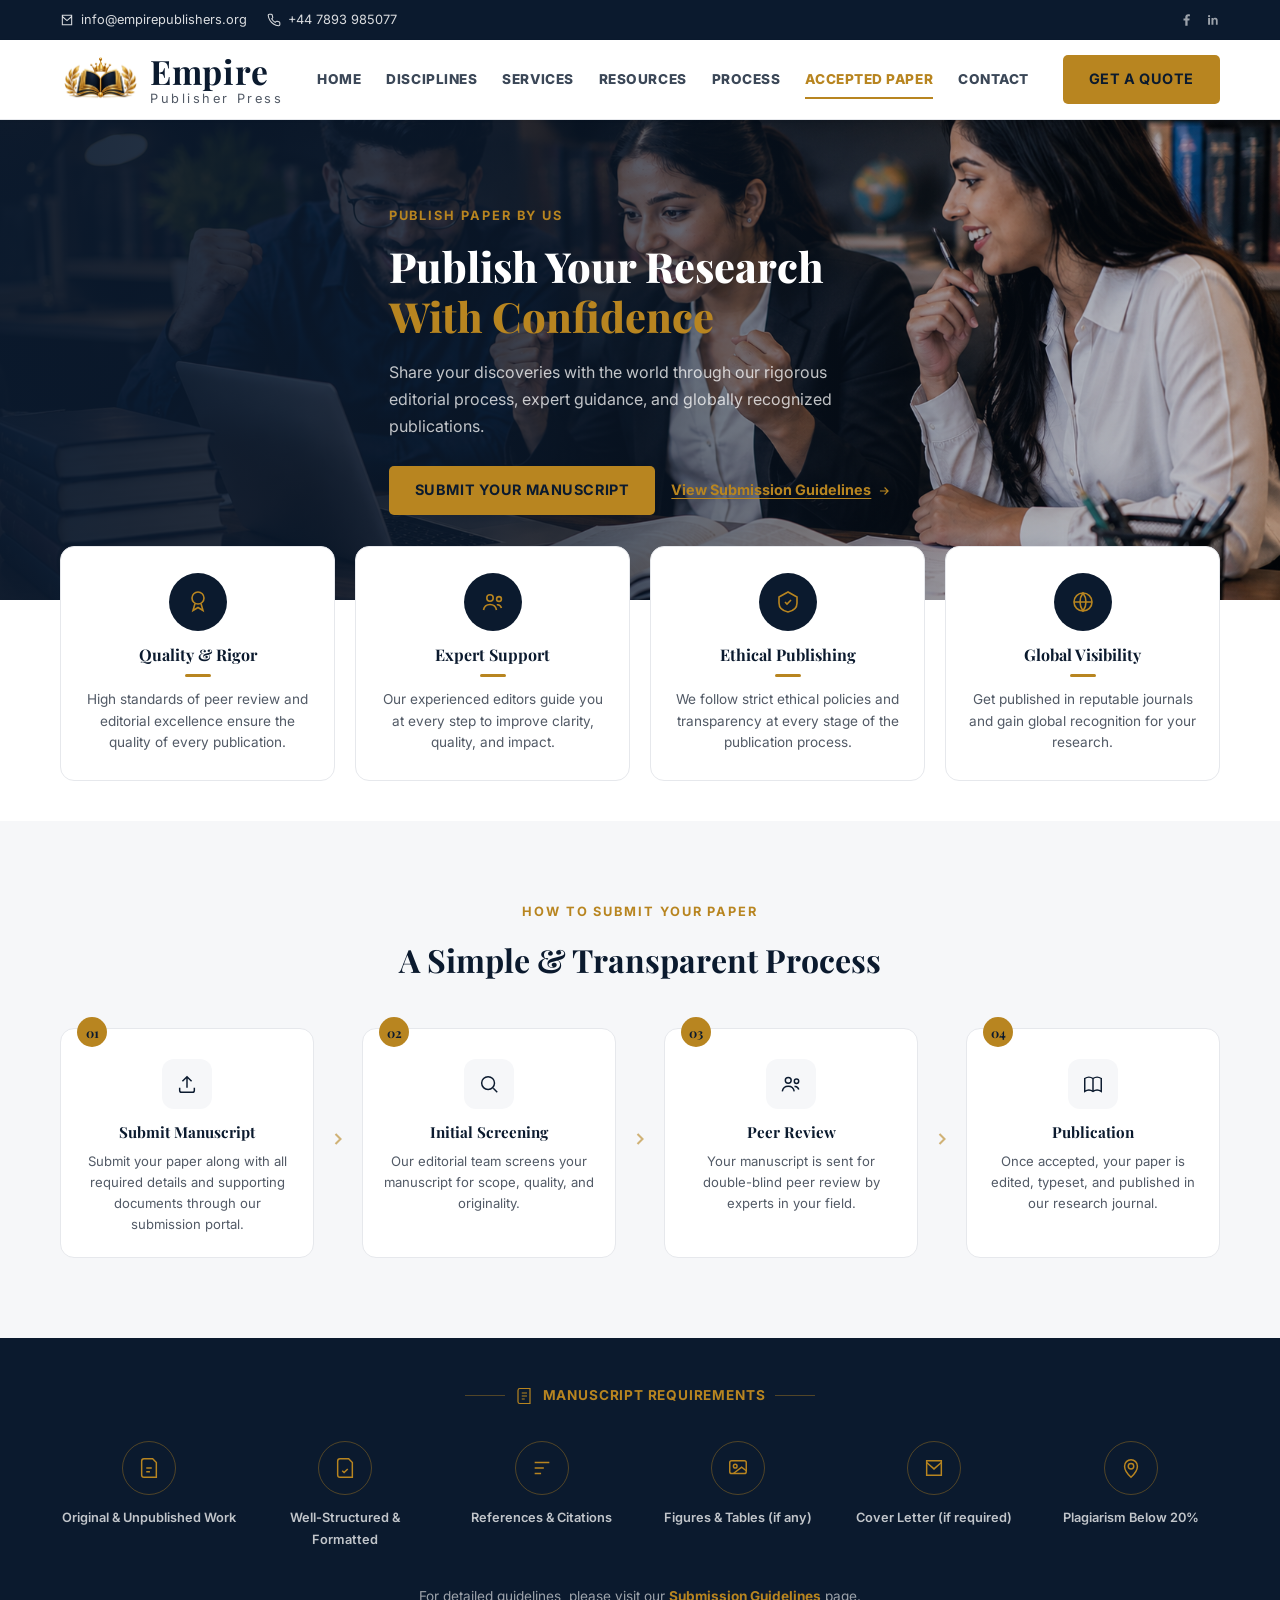
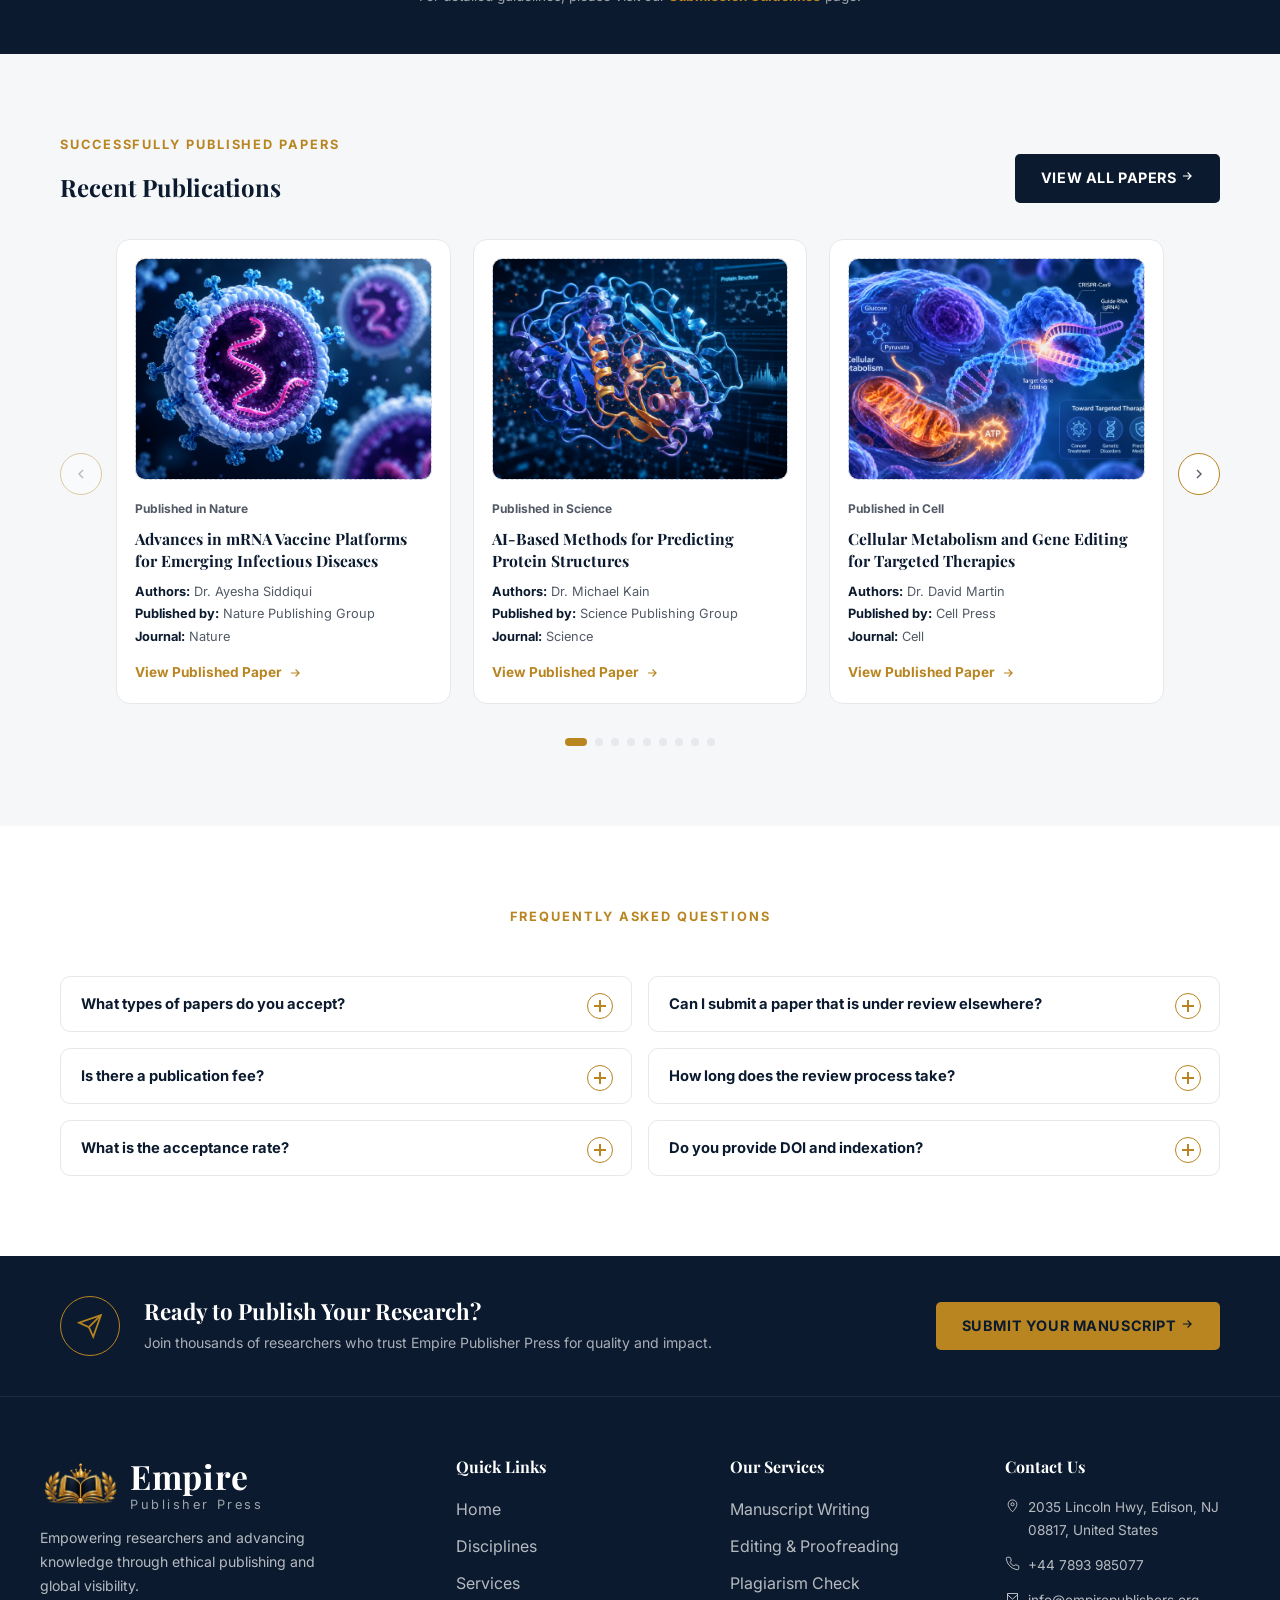
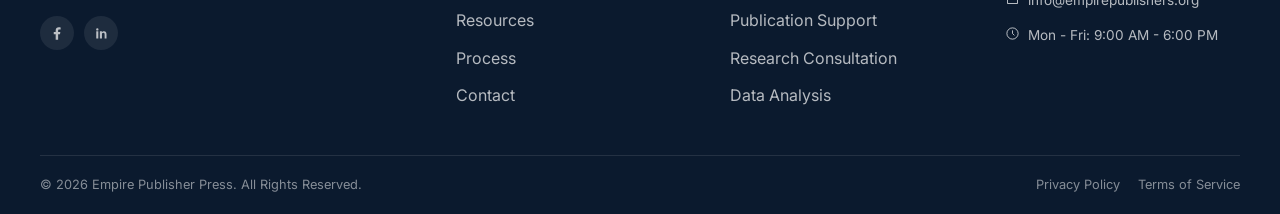
==== accepted-paper.html @ 498b5702 "first commit" ====
<!DOCTYPE html>
<html lang="en">
<head>
<meta charset="UTF-8">
<meta name="viewport" content="width=device-width, initial-scale=1.0">
<title>Accepted Papers — Empire Publisher Press</title>
<link rel="shortcut icon" href="./images/logo .png" type="image/x-icon">
<meta name="description" content="See recent papers published through Empire Publisher Press, our submission process, manuscript requirements, and answers to common questions.">
<link rel="preconnect" href="https://fonts.googleapis.com">
<link href="https://fonts.googleapis.com/css2?family=Playfair+Display:wght@600;700;800&family=Inter:wght@400;500;600;700&display=swap" rel="stylesheet">
<link rel="stylesheet" href="style.css">
</head>
<body>

<!-- ============ TOP BAR ============ -->
<div class="top-bar">
  <div class="top-bar__inner">
    <div class="top-bar__left">
      <a href="mailto:info@empirepublisherpress.com">
        <svg class="icon" viewBox="0 0 24 24" fill="none" stroke="currentColor" stroke-width="1.8"><path d="M4 4h16v16H4z"/><path d="m4 6 8 7 8-7"/></svg>
        info@empirepublishers.org
      </a>
      <a href="tel:+11234567890">
        <svg class="icon" viewBox="0 0 24 24" fill="none" stroke="currentColor" stroke-width="1.8"><path d="M22 16.9v3a2 2 0 0 1-2.2 2 19.8 19.8 0 0 1-8.6-3.1 19.5 19.5 0 0 1-6-6A19.8 19.8 0 0 1 2.1 4.2 2 2 0 0 1 4 2h3a2 2 0 0 1 2 1.7c.1 1 .3 2 .7 2.9a2 2 0 0 1-.4 2.1L8 10a16 16 0 0 0 6 6l1.3-1.3a2 2 0 0 1 2.1-.4c.9.4 1.9.6 2.9.7a2 2 0 0 1 1.7 2Z"/></svg>
        +44 7893 985077
      </a>
    </div>
    <div class="top-bar__right">
      <span class="top-bar__hours">

      <div class="top-bar__social">
        <a href="https://www.facebook.com/profile.php?id=61593679228188" aria-label="Facebook" target="_blank" rel="noopener"><svg class="icon" viewBox="0 0 24 24" fill="currentColor">
          <path d="M13 22v-9h3l.5-3.5H13V7.4c0-1 .3-1.7 1.8-1.7H17V2.4C16.6 2.3 15.4 2 14 2c-2.9 0-4.9 1.8-4.9 5v2.5H6V13h3.1v9H13Z"/></svg></a>
        <a href="https://www.linkedin.com/in/elesa-peterson-1802a2430?utm_source=share_via&utm_content=profile&utm_medium=member_android" aria-label="LinkedIn" target="_blank" rel="noopener">
          <svg class="icon" viewBox="0 0 24 24" fill="currentColor">
            <path d="M6.9 8.4H3.6V20H6.9V8.4ZM5.3 3.5A1.9 1.9 0 1 0 5.3 7.3 1.9 1.9 0 0 0 5.3 3.5ZM20.4 20H17V14c0-1.4 0-3.2-2-3.2s-2.3 1.5-2.3 3.1V20H9.4V8.4h3.2v1.6h.1c.4-.8 1.6-1.7 3.2-1.7 3.5 0 4.1 2.3 4.1 5.2V20Z"/></svg></a>
      </div>
    </div>
  </div>
</div>

<!-- ============ HEADER (same markup on every page) ============ -->
<header class="site-header" id="siteHeader">
  <div class="site-header__inner">
    <a href="index.html" class="logo">
      <img src="images/logo .png" alt="Empire Publisher Press logo" class="logo__mark" onerror="this.style.opacity='0'">
      <span class="logo__text"><strong>Empire</strong><span>Publisher Press</span></span>
    </a>

    <nav id="mainNav" class="main-nav">
      <ul class="main-nav__list">
        <li><a href="index.html">Home</a></li>
        <li><a href="disciplines.html">Disciplines </a></li>
        <li><a href="service.html">Services</a></li>
        <li><a href="resource.html">Resources </a></li>
        <li><a href="process.html">Process</a></li>
        <li><a href="accepted-paper.html" class="is-active">Accepted Paper</a></li>
        <li><a href="contact.html">Contact</a></li>
      </ul>
    </nav>

    <a href="submission.html" class="btn btn--gold header-cta">Get A Quote</a>

    <button id="navToggle" class="nav-toggle" aria-label="Toggle menu">
      <span></span><span></span><span></span>
    </button>
  </div>
</header>

<!-- ============ HERO ============ -->
<section class="page-hero">
  <img class="page-hero__bg" src="images/accepted-hero.png" alt="" onerror="this.style.opacity='0'">
  <div class="page-hero__overlay"></div>
  <div class="container page-hero__inner">
    <span class="eyebrow eyebrow--left">Publish Paper By Us</span>
    <h1>Publish Your Research<br><span>With Confidence</span></h1>
    <p>Share your discoveries with the world through our rigorous editorial process, expert guidance, and globally recognized publications.</p>
    <div class="hero-slide__actions" style="justify-content:flex-start;margin-top:26px;">
      <a href="submission.html" class="btn btn--gold">Submit Your Manuscript</a>
      <a href="resource.html" class="btn-text-link">View Submission Guidelines
        <svg viewBox="0 0 24 24" fill="none" stroke="currentColor" stroke-width="2"><path d="M5 12h14M13 6l6 6-6 6"/></svg>
      </a>
    </div>
  </div>
</section>

<!-- ============ FEATURE STRIP (overlapping hero) ============ -->
<section class="container feature-strip">
  <div class="feature-strip__item">
    <span class="feature-strip__icon">
      <svg viewBox="0 0 24 24" fill="none" stroke="currentColor" stroke-width="1.6"><circle cx="12" cy="8" r="6"/><path d="m9 13.5-2 7 5-3 5 3-2-7"/></svg>
    </span>
    <h3>Quality &amp; Rigor</h3>
    <span class="process-step__dot"></span>
    <p>High standards of peer review and editorial excellence ensure the quality of every publication.</p>
  </div>
  <div class="feature-strip__item">
    <span class="feature-strip__icon">
      <svg viewBox="0 0 24 24" fill="none" stroke="currentColor" stroke-width="1.6"><circle cx="9" cy="8" r="3.2"/><path d="M2.5 20c.6-3.4 3.2-5.5 6.5-5.5s5.9 2.1 6.5 5.5"/><circle cx="18" cy="9" r="2.4"/><path d="M15.8 14.8c2-.4 3.9.9 4.7 3.3"/></svg>
    </span>
    <h3>Expert Support</h3>
    <span class="process-step__dot"></span>
    <p>Our experienced editors guide you at every step to improve clarity, quality, and impact.</p>
  </div>
  <div class="feature-strip__item">
    <span class="feature-strip__icon">
      <svg viewBox="0 0 24 24" fill="none" stroke="currentColor" stroke-width="1.6"><path d="M12 2 3 7v6c0 5 4 8 9 9 5-1 9-4 9-9V7l-9-5Z"/><path d="m9 12 2 2 4-4"/></svg>
    </span>
    <h3>Ethical Publishing</h3>
    <span class="process-step__dot"></span>
    <p>We follow strict ethical policies and transparency at every stage of the publication process.</p>
  </div>
  <div class="feature-strip__item">
    <span class="feature-strip__icon">
      <svg viewBox="0 0 24 24" fill="none" stroke="currentColor" stroke-width="1.6"><circle cx="12" cy="12" r="9"/><path d="M3 12h18M12 3a15 15 0 0 1 0 18 15 15 0 0 1 0-18Z"/></svg>
    </span>
    <h3>Global Visibility</h3>
    <span class="process-step__dot"></span>
    <p>Get published in reputable journals and gain global recognition for your research.</p>
  </div>
</section>

<!-- ============ MINI PROCESS STEPS ============ -->
<section class="section section--alt">
  <div class="container">
    <div class="section-heading">
      <span class="eyebrow" style="justify-content:center;font-size:0.8rem;">How To Submit Your Paper</span>
      <h2>A Simple &amp; Transparent Process</h2>
    </div>

    <div class="mini-steps">
      <div class="mini-step">
        <span class="mini-step__num">01</span>
        <span class="mini-step__icon">
          <svg viewBox="0 0 24 24" fill="none" stroke="currentColor" stroke-width="1.6"><path d="M12 16V4M7 9l5-5 5 5"/><path d="M4 16v3a2 2 0 0 0 2 2h12a2 2 0 0 0 2-2v-3"/></svg>
        </span>
        <h3>Submit Manuscript</h3>
        <p>Submit your paper along with all required details and supporting documents through our submission portal.</p>
      </div>
      <span class="mini-step__arrow">
        <svg viewBox="0 0 24 24" fill="none" stroke="currentColor" stroke-width="2.5"><path d="M9 6l6 6-6 6"/></svg>
      </span>

      <div class="mini-step">
        <span class="mini-step__num">02</span>
        <span class="mini-step__icon">
          <svg viewBox="0 0 24 24" fill="none" stroke="currentColor" stroke-width="1.6"><circle cx="11" cy="11" r="7"/><path d="m21 21-4.3-4.3"/></svg>
        </span>
        <h3>Initial Screening</h3>
        <p>Our editorial team screens your manuscript for scope, quality, and originality.</p>
      </div>
      <span class="mini-step__arrow">
        <svg viewBox="0 0 24 24" fill="none" stroke="currentColor" stroke-width="2.5"><path d="M9 6l6 6-6 6"/></svg>
      </span>

      <div class="mini-step">
        <span class="mini-step__num">03</span>
        <span class="mini-step__icon">
          <svg viewBox="0 0 24 24" fill="none" stroke="currentColor" stroke-width="1.6"><circle cx="9" cy="8" r="3.2"/><path d="M2.5 20c.6-3.4 3.2-5.5 6.5-5.5s5.9 2.1 6.5 5.5"/><circle cx="18" cy="9" r="2.4"/><path d="M15.8 14.8c2-.4 3.9.9 4.7 3.3"/></svg>
        </span>
        <h3>Peer Review</h3>
        <p>Your manuscript is sent for double-blind peer review by experts in your field.</p>
      </div>
      <span class="mini-step__arrow">
        <svg viewBox="0 0 24 24" fill="none" stroke="currentColor" stroke-width="2.5"><path d="M9 6l6 6-6 6"/></svg>
      </span>

      <div class="mini-step">
        <span class="mini-step__num">04</span>
        <span class="mini-step__icon">
          <svg viewBox="0 0 24 24" fill="none" stroke="currentColor" stroke-width="1.6"><path d="M12 20c-3-2-6-2-9 0V6c3-2 6-2 9 0 3-2 6-2 9 0v14c-3-2-6-2-9 0Z"/><path d="M12 6v14"/></svg>
        </span>
        <h3>Publication</h3>
        <p>Once accepted, your paper is edited, typeset, and published in our research journal.</p>
      </div>
    </div>
  </div>
</section>

<!-- ============ MANUSCRIPT REQUIREMENTS ============ -->
<section class="requirements-band">
  <div class="container">
    <p class="requirements-band__title">
      <svg viewBox="0 0 24 24" fill="none" stroke="currentColor" stroke-width="1.6"><path d="M6.5 2H20v20H6.5A2.5 2.5 0 0 1 4 19.5v-15A2.5 2.5 0 0 1 6.5 2Z"/><path d="M9 8h7M9 12h7M9 16h4"/></svg>
      Manuscript Requirements
    </p>

    <div class="requirements-band__grid">
      <div class="requirements-band__item">
        <span><svg viewBox="0 0 24 24" fill="none" stroke="currentColor" stroke-width="1.6"><path d="M6.5 2H16l4 4v16H6.5A2.5 2.5 0 0 1 4 19.5v-15A2.5 2.5 0 0 1 6.5 2Z"/><path d="M9 12h6M9 16h4"/></svg></span>
        <p>Original &amp; Unpublished Work</p>
      </div>
      <div class="requirements-band__item">
        <span><svg viewBox="0 0 24 24" fill="none" stroke="currentColor" stroke-width="1.6"><path d="M6.5 2H16l4 4v16H6.5A2.5 2.5 0 0 1 4 19.5v-15A2.5 2.5 0 0 1 6.5 2Z"/><path d="m9 15 2 2 4-4"/></svg></span>
        <p>Well-Structured &amp; Formatted</p>
      </div>
      <div class="requirements-band__item">
        <span><svg viewBox="0 0 24 24" fill="none" stroke="currentColor" stroke-width="1.6"><path d="M4 6h16M4 12h10M4 18h7"/></svg></span>
        <p>References &amp; Citations</p>
      </div>
      <div class="requirements-band__item">
        <span><svg viewBox="0 0 24 24" fill="none" stroke="currentColor" stroke-width="1.6"><rect x="3" y="4" width="18" height="14" rx="2"/><circle cx="9" cy="10" r="2"/><path d="m21 15-5-4-9 7"/></svg></span>
        <p>Figures &amp; Tables (if any)</p>
      </div>
      <div class="requirements-band__item">
        <span><svg viewBox="0 0 24 24" fill="none" stroke="currentColor" stroke-width="1.6"><path d="M4 4h16v16H4z"/><path d="m4 6 8 7 8-7"/></svg></span>
        <p>Cover Letter (if required)</p>
      </div>
      <div class="requirements-band__item">
        <span><svg viewBox="0 0 24 24" fill="none" stroke="currentColor" stroke-width="1.6"><circle cx="12" cy="10" r="3"/><path d="M12 22s7-6.4 7-12a7 7 0 1 0-14 0c0 5.6 7 12 7 12Z"/></svg></span>
        <p>Plagiarism Below 20%</p>
      </div>
    </div>

    <p class="requirements-band__footnote">For detailed guidelines, please visit our <a href="resource.html">Submission Guidelines</a> page.</p>
  </div>
</section>

<!-- ============ RECENT PUBLICATIONS (9-card slider) ============ -->
<section class="section section--alt">
  <div class="container">
    <div class="pub-heading">
      <div>
        <span class="eyebrow" style="font-size:0.8rem;">Successfully Published Papers</span>
        <h2>Recent Publications</h2>
      </div>
      <a href="contact.html" class="btn btn--navy">View All Papers <svg viewBox="0 0 24 24" fill="none" stroke="currentColor" stroke-width="2" style="width:14px;height:14px;"><path d="M5 12h14M13 6l6 6-6 6"/></svg></a>
    </div>

    <div class="pub-row">
      <button class="pub-row__arrow pub-row__arrow--left" id="pubPrev" aria-label="Previous publications">
        <svg viewBox="0 0 24 24" fill="none" stroke="currentColor" stroke-width="2"><path d="m15 18-6-6 6-6"/></svg>
      </button>

      <div class="pub-row__viewport">
        <div class="pub-row__track" id="pubTrack">

          <article class="pub-card">
            <div class="pub-card__cover"><img src="images/pub-1.png" alt="" onerror="this.style.opacity='0'"></div>
            <span class="pub-card__tag">Published in Nature</span>
            <h3>Advances in mRNA Vaccine Platforms for Emerging Infectious Diseases</h3>
            <p><strong>Authors:</strong> Dr. Ayesha Siddiqui</p>
            <p><strong>Published by:</strong> Nature Publishing Group</p>
            <p><strong>Journal:</strong> Nature</p>
            <a href="contact.html" class="service-card__link">View Published Paper <svg viewBox="0 0 24 24" fill="none" stroke="currentColor" stroke-width="2"><path d="M5 12h14M13 6l6 6-6 6"/></svg></a>
          </article>

          <article class="pub-card">
            <div class="pub-card__cover"><img src="images/pub-2.png" alt="" onerror="this.style.opacity='0'"></div>
            <span class="pub-card__tag">Published in Science</span>
            <h3>AI-Based Methods for Predicting Protein Structures</h3>
            <p><strong>Authors:</strong> Dr. Michael Kain</p>
            <p><strong>Published by:</strong> Science Publishing Group</p>
            <p><strong>Journal:</strong> Science</p>
            <a href="contact.html" class="service-card__link">View Published Paper <svg viewBox="0 0 24 24" fill="none" stroke="currentColor" stroke-width="2"><path d="M5 12h14M13 6l6 6-6 6"/></svg></a>
          </article>

          <article class="pub-card">
            <div class="pub-card__cover"><img src="images/pub-3.png" alt="" onerror="this.style.opacity='0'"></div>
            <span class="pub-card__tag">Published in Cell</span>
            <h3>Cellular Metabolism and Gene Editing for Targeted Therapies</h3>
            <p><strong>Authors:</strong> Dr. David Martin</p>
            <p><strong>Published by:</strong> Cell Press</p>
            <p><strong>Journal:</strong> Cell</p>
            <a href="contact.html" class="service-card__link">View Published Paper <svg viewBox="0 0 24 24" fill="none" stroke="currentColor" stroke-width="2"><path d="M5 12h14M13 6l6 6-6 6"/></svg></a>
          </article>

          <article class="pub-card">
            <div class="pub-card__cover"><img src="images/pub-4.png" alt="" onerror="this.style.opacity='0'"></div>
            <span class="pub-card__tag">Published in PLOS</span>
            <h3>Machine Learning Approaches to Early Cancer Detection</h3>
            <p><strong>Authors:</strong> Dr. Sara Lopez</p>
            <p><strong>Published by:</strong> PLOS</p>
            <p><strong>Journal:</strong> PLOS ONE</p>
            <a href="contact.html" class="service-card__link">View Published Paper <svg viewBox="0 0 24 24" fill="none" stroke="currentColor" stroke-width="2"><path d="M5 12h14M13 6l6 6-6 6"/></svg></a>
          </article>

          <article class="pub-card">
            <div class="pub-card__cover"><img src="images/pub-5.png" alt="" onerror="this.style.opacity='0'"></div>
            <span class="pub-card__tag">Published in IOP</span>
            <h3>Advances in Renewable Energy Storage Materials</h3>
            <p><strong>Authors:</strong> Dr. Yusuf Demir</p>
            <p><strong>Published by:</strong> IOP Publishing</p>
            <p><strong>Journal:</strong> Journal of Physics: Energy</p>
            <a href="contact.html" class="service-card__link">View Published Paper <svg viewBox="0 0 24 24" fill="none" stroke="currentColor" stroke-width="2"><path d="M5 12h14M13 6l6 6-6 6"/></svg></a>
          </article>

          <article class="pub-card">
            <div class="pub-card__cover"><img src="images/pub-6.png" alt="" onerror="this.style.opacity='0'"></div>
            <span class="pub-card__tag">Published in De Gruyter</span>
            <h3>Comparative Public Policy Frameworks in Emerging Economies</h3>
            <p><strong>Authors:</strong> Dr. Wei Zhang</p>
            <p><strong>Published by:</strong> De Gruyter</p>
            <p><strong>Journal:</strong> Journal of Public Policy</p>
            <a href="contact.html" class="service-card__link">View Published Paper <svg viewBox="0 0 24 24" fill="none" stroke="currentColor" stroke-width="2"><path d="M5 12h14M13 6l6 6-6 6"/></svg></a>
          </article>

          <article class="pub-card">
            <div class="pub-card__cover"><img src="images/pub-7.png" alt="" onerror="this.style.opacity='0'"></div>
            <span class="pub-card__tag">Published in Springer</span>
            <h3>Deep Learning Applications in Climate Modeling</h3>
            <p><strong>Authors:</strong> Dr. Elena Petrova</p>
            <p><strong>Published by:</strong> Springer Nature</p>
            <p><strong>Journal:</strong> Climate Dynamics</p>
            <a href="contact.html" class="service-card__link">View Published Paper <svg viewBox="0 0 24 24" fill="none" stroke="currentColor" stroke-width="2"><path d="M5 12h14M13 6l6 6-6 6"/></svg></a>
          </article>

          <article class="pub-card">
            <div class="pub-card__cover"><img src="images/pub-8.png" alt="" onerror="this.style.opacity='0'"></div>
            <span class="pub-card__tag">Published in Elsevier</span>
            <h3>Sustainable Supply Chain Strategies in Global Manufacturing</h3>
            <p><strong>Authors:</strong> Dr. Omar Farouk</p>
            <p><strong>Published by:</strong> Elsevier</p>
            <p><strong>Journal:</strong> Journal of Cleaner Production</p>
            <a href="contact.html" class="service-card__link">View Published Paper <svg viewBox="0 0 24 24" fill="none" stroke="currentColor" stroke-width="2"><path d="M5 12h14M13 6l6 6-6 6"/></svg></a>
          </article>

          <article class="pub-card">
            <div class="pub-card__cover"><img src="images/pub-9.png" alt="" onerror="this.style.opacity='0'"></div>
            <span class="pub-card__tag">Published in Wiley</span>
            <h3>Neural Mechanisms Underlying Memory Consolidation</h3>
            <p><strong>Authors:</strong> Dr. Grace Chen</p>
            <p><strong>Published by:</strong> Wiley</p>
            <p><strong>Journal:</strong> Journal of Neuroscience Research</p>
            <a href="contact.html" class="service-card__link">View Published Paper <svg viewBox="0 0 24 24" fill="none" stroke="currentColor" stroke-width="2"><path d="M5 12h14M13 6l6 6-6 6"/></svg></a>
          </article>

        </div>
      </div>

      <button class="pub-row__arrow pub-row__arrow--right" id="pubNext" aria-label="Next publications">
        <svg viewBox="0 0 24 24" fill="none" stroke="currentColor" stroke-width="2"><path d="m9 18 6-6-6-6"/></svg>
      </button>
    </div>

    <div class="pub-row__dots" id="pubDots">
      <span class="is-active"></span><span></span><span></span><span></span><span></span><span></span><span></span><span></span><span></span>
    </div>
  </div>
</section>

<!-- ============ FAQ ============ -->
<section class="section">
  <div class="container">
    <div class="section-heading">
      <span class="eyebrow" style="justify-content:center;font-size:0.8rem;">Frequently Asked Questions</span>
    </div>

    <div class="faq-grid">
      <button class="faq-item" type="button">
        <span class="faq-item__q">What types of papers do you accept?</span>
        <span class="faq-item__toggle"></span>
        <span class="faq-item__a">We accept original research articles, review papers, case studies, and short communications across a wide range of academic disciplines.</span>
      </button>

      <button class="faq-item" type="button">
        <span class="faq-item__q">Can I submit a paper that is under review elsewhere?</span>
        <span class="faq-item__toggle"></span>
        <span class="faq-item__a">No — we require that submissions are not under review or previously published elsewhere at the time of submission.</span>
      </button>

      <button class="faq-item" type="button">
        <span class="faq-item__q">Is there a publication fee?</span>
        <span class="faq-item__toggle"></span>
        <span class="faq-item__a">Fees vary by journal and article type. Our team will confirm any applicable fees before you proceed with submission.</span>
      </button>

      <button class="faq-item" type="button">
        <span class="faq-item__q">How long does the review process take?</span>
        <span class="faq-item__toggle"></span>
        <span class="faq-item__a">Initial screening typically takes 5–7 business days, with full peer review completed within 4–6 weeks depending on the field.</span>
      </button>

      <button class="faq-item" type="button">
        <span class="faq-item__q">What is the acceptance rate?</span>
        <span class="faq-item__toggle"></span>
        <span class="faq-item__a">Acceptance rates vary by journal and discipline. Every submission is evaluated on originality, rigor, and relevance to the field.</span>
      </button>

      <button class="faq-item" type="button">
        <span class="faq-item__q">Do you provide DOI and indexation?</span>
        <span class="faq-item__toggle"></span>
        <span class="faq-item__a">Yes, accepted papers receive a DOI and are indexed according to the standards of the publishing journal.</span>
      </button>
    </div>
  </div>
</section>

<!-- ============ CTA BANNER ============ -->
<section class="cta-banner">
  <div class="container cta-banner__inner">
    <span class="cta-banner__icon">
      <svg viewBox="0 0 24 24" fill="none" stroke="currentColor" stroke-width="1.6"><path d="M22 2 11 13"/><path d="M22 2 15 22l-4-9-9-4 20-7Z"/></svg>
    </span>
    <div class="cta-banner__text">
      <h2>Ready to Publish Your Research?</h2>
      <p>Join thousands of researchers who trust Empire Publisher Press for quality and impact.</p>
    </div>
    <a href="submission.html" class="btn btn--gold">Submit Your Manuscript <svg viewBox="0 0 24 24" fill="none" stroke="currentColor" stroke-width="2" style="width:14px;height:14px;"><path d="M5 12h14M13 6l6 6-6 6"/></svg></a>
  </div>
</section>

<!-- ============ FOOTER (same markup on every page) ============ -->
<footer class="site-footer">
  <div class="container footer-grid">
    <div class="footer-brand">
      <a href="index.html" class="logo">
        <img src="./images/logo .png" alt="Empire Publisher Press logo" class="logo__mark" onerror="this.style.opacity='0'">
        <span class="logo__text"><strong style="color:#fff">Empire</strong><span style="color:rgba(255,255,255,0.6)">Publisher Press</span></span>
      </a>
      <p>Empowering researchers and advancing knowledge through ethical publishing and global visibility.</p>
      <div class="footer-social">
        <a href="https://www.facebook.com/profile.php?id=61593679228188" aria-label="Facebook" target="_blank" rel="noopener"><svg viewBox="0 0 24 24" fill="currentColor"><path d="M13 22v-9h3l.5-3.5H13V7.4c0-1 .3-1.7 1.8-1.7H17V2.4C16.6 2.3 15.4 2 14 2c-2.9 0-4.9 1.8-4.9 5v2.5H6V13h3.1v9H13Z"/></svg></a>
      <a href="https://www.linkedin.com/in/elesa-peterson-1802a2430?utm_source=share_via&utm_content=profile&utm_medium=member_android" aria-label="LinkedIn" target="_blank" rel="noopener">
          <svg class="icon" viewBox="0 0 24 24" fill="currentColor">
            <path d="M6.9 8.4H3.6V20H6.9V8.4ZM5.3 3.5A1.9 1.9 0 1 0 5.3 7.3 1.9 1.9 0 0 0 5.3 3.5ZM20.4 20H17V14c0-1.4 0-3.2-2-3.2s-2.3 1.5-2.3 3.1V20H9.4V8.4h3.2v1.6h.1c.4-.8 1.6-1.7 3.2-1.7 3.5 0 4.1 2.3 4.1 5.2V20Z"/></svg></a>
    
      </div>
    </div>

    <div>
      <h5>Quick Links</h5>
      <ul>
        <li><a href="index.html">Home</a></li>
        <li><a href="disciplines.html">Disciplines</a></li>
        <li><a href="service.html">Services</a></li>
        <li><a href="resource.html">Resources</a></li>
        <li><a href="process.html">Process</a></li>
        <li><a href="contact.html">Contact</a></li>
      </ul>
    </div>

    <div>
      <h5>Our Services</h5>
      <ul>
        <li><a href="service.html">Manuscript Writing</a></li>
        <li><a href="service.html">Editing &amp; Proofreading</a></li>
        <li><a href="service.html">Plagiarism Check</a></li>
        <li><a href="service.html">Publication Support</a></li>
        <li><a href="service.html">Research Consultation</a></li>
        <li><a href="service.html">Data Analysis</a></li>
      </ul>
    </div>

    <div>
      <h5>Contact Us</h5>
      <div class="footer-contact-line">
        <svg viewBox="0 0 24 24" fill="none" stroke="currentColor" stroke-width="1.6"><path d="M12 22s7-6.4 7-12a7 7 0 1 0-14 0c0 5.6 7 12 7 12Z"/><circle cx="12" cy="10" r="2.5"/></svg>
                2035 Lincoln Hwy, Edison, NJ 08817, United States

      </div>
      <div class="footer-contact-line">
        <svg viewBox="0 0 24 24" fill="none" stroke="currentColor" stroke-width="1.6"><path d="M22 16.9v3a2 2 0 0 1-2.2 2 19.8 19.8 0 0 1-8.6-3.1 19.5 19.5 0 0 1-6-6A19.8 19.8 0 0 1 2.1 4.2 2 2 0 0 1 4 2h3a2 2 0 0 1 2 1.7c.1 1 .3 2 .7 2.9a2 2 0 0 1-.4 2.1L8 10a16 16 0 0 0 6 6l1.3-1.3a2 2 0 0 1 2.1-.4c.9.4 1.9.6 2.9.7a2 2 0 0 1 1.7 2Z"/></svg>
 +44 7893 985077
           </div>
      <div class="footer-contact-line">
        <svg viewBox="0 0 24 24" fill="none" stroke="currentColor" stroke-width="1.6"><path d="M4 4h16v16H4z"/><path d="m4 6 8 7 8-7"/></svg>
          info@empirepublishers.org  
      </div>
      <div class="footer-contact-line">
        <svg viewBox="0 0 24 24" fill="none" stroke="currentColor" stroke-width="1.6"><circle cx="12" cy="12" r="9"/><path d="M12 7v5l3 3"/></svg>
        Mon - Fri: 9:00 AM - 6:00 PM
      </div>
    </div>
  </div>

  <div class="container footer-bottom">
    <span>© 2026 Empire Publisher Press. All Rights Reserved.</span>
    <span class="footer-bottom__links">
      <a href="#">Privacy Policy</a>
      <a href="#">Terms of Service</a>
    </span>
  </div>
</footer>

<button id="backToTop" class="back-to-top" aria-label="Back to top">
  <svg width="18" height="18" viewBox="0 0 24 24" fill="none" stroke="currentColor" stroke-width="2.5"><path d="M12 19V5M5 12l7-7 7 7"/></svg>
</button>

<script src="js/app.js"></script>
</body>
</html>
---- style.css ----
/* ==========================================================================
   Empire Publisher Press — style.css
   Plain custom CSS (no framework). One file for the whole site.
   ========================================================================== */

:root {
  --navy: #0B1A2E;
  --navy-light: #132A45;
  --gold: #b88520;
  --gold-light: #c4963a;
  --offwhite: #F6F7F9;
  --body-c: #525a66;
  --border-c: #E6E8EC;
  --white: #FFFFFF;
}

* { box-sizing: border-box; margin: 0; padding: 0; }
html { scroll-behavior: smooth; }

body {
  font-family: 'Inter', sans-serif;
  color: var(--body-c);
  line-height: 1.7;
  background: var(--white);
  -webkit-font-smoothing: antialiased;
}

h1, h2, h3, h4, h5 {
  font-family: 'Playfair Display', Georgia, serif;
  color: var(--navy);
  line-height: 1.3;
}

a { text-decoration: none; color: inherit; }
img { max-width: 100%; display: block; }
ul { list-style: none; }
button { font-family: inherit; cursor: pointer; }

.container {
  max-width: 1200px;
  margin: 0 auto;
  padding: 0 20px;
}

.section { padding: 80px 0; }
.section--alt { background: var(--offwhite); }
.section--navy { background: var(--navy); color: rgba(255,255,255,0.75); }

.eyebrow {
  display: flex;
  align-items: center;
  justify-content: center;
  gap: 12px;
  color: var(--gold);
  font-size: 1.8rem;
  font-weight: 700;
  text-transform: uppercase;
  letter-spacing: 0.15em;
  margin-bottom: 16px;
}
.eyebrow--left { justify-content: flex-start; }
.eyebrow--left::after { display: none; }

.section-heading { text-align: center; max-width: 640px; margin: 0 auto 48px; }
.section-heading h2 { font-size: 2rem; font-weight: 700; margin-bottom: 12px; }
.section-heading p { color: var(--body-c); }

/* --------------------------------------------------------------------------
   TOP BAR
   -------------------------------------------------------------------------- */
.top-bar {
  background: var(--navy);
  color: rgba(255,255,255,0.85);
  font-size: 0.8rem;
}
.top-bar__inner {
  max-width: 1200px;
  margin: 0 auto;
  padding: 9px 20px;
  display: flex;
  flex-wrap: wrap;
  align-items: center;
  justify-content: space-between;
  gap: 12px;
}
.top-bar__left { display: flex; align-items: center; gap: 20px; flex-wrap: wrap; }
.top-bar__right { display: flex; align-items: center; gap: 16px; }
.top-bar a, .top-bar span { display: flex; align-items: center; gap: 7px; color: inherit; }
.top-bar a:hover { color: var(--gold); }
.top-bar__hours { opacity: 0.7; }
.top-bar__social { display: flex; gap: 12px; }
.icon { width: 14px; height: 14px; flex-shrink: 0; }

@media (max-width: 700px) {
  .top-bar__hours { display: none; }
}

/* --------------------------------------------------------------------------
   HEADER / LOGO / NAV
   -------------------------------------------------------------------------- */
.site-header {
  background: var(--white);
  border-bottom: 1px solid var(--border-c);
  box-shadow: 0 1px 3px rgba(0,0,0,0.04);
  position: sticky;
  top: 0;
  z-index: 100;
  transition: box-shadow 0.25s ease;
}
.site-header.is-scrolled { box-shadow: 0 10px 24px rgba(11,26,46,0.12); }
.site-header__inner {
  max-width: 1200px;
  margin: 0 auto;
  padding: 12px 20px;
  display: flex;
  align-items: center;
  justify-content: space-between;
  gap: 24px;
}

.logo {
  display: flex;
  align-items: center;
  gap: 10px;
  white-space: nowrap;
}
.logo__mark {
  width: 80px;
  height:50px;
  object-fit: contain;
  flex-shrink: 0;

}
.logo__text {
   line-height: 1.15;
   }
.logo__text strong { 
  display: block;
   font-family: 'Playfair Display', serif;
    font-weight: 700; 
   font-size: 2.1rem;
    color: var(--navy); 
   letter-spacing: 0.02em;
   }
.logo__text span { 
  display: block; 
  font-size: 0.80rem; 
  letter-spacing: 0.2em;
   color: var(--body-c);
    margin-top: 2px; }

.main-nav__list {
  display: flex;
  align-items: center;
  gap: 25px;
}
.main-nav__list a {
  position: relative;
  font-size: 0.85rem;
  font-weight: 800;
  text-transform: uppercase;
  letter-spacing: 0.04em;
  color: var(--navy);
  opacity: 0.8;
  padding: 6px 0;
  display: flex;
  align-items: center;
  gap: 5px;
}
.main-nav__list a:hover,
.main-nav__list a.is-active { opacity: 1; color: var(--gold); }
.main-nav__list a::after {
  content: "";
  position: absolute;
  left: 0; bottom: -2px;
  width: 0; height: 2px;
  background: var(--gold);
  transition: width 0.2s ease;
}
.main-nav__list a:hover::after ,
.main-nav__list a.is-active::after { width: 100%; }
.main-nav__list svg { width: 11px; height: 11px; }

.btn {
  display: inline-block;
  padding: 12px 26px;
  border-radius: 5px;
  font-size: 0.90rem;
  font-weight: 700;
  text-transform: uppercase;
  letter-spacing: 0.04em;
  border: none;
  transition: background 0.2s ease, transform 0.15s ease, border-color 0.2s ease, color 0.2s ease;
  cursor: pointer;
}
.btn:hover {
   transform: translateY(-2px);
    box-shadow: 0 10px 22px rgba(9, 23, 41, 0.555); 

}
.btn:active { transform: translateY(0); box-shadow: none; }
.btn--gold { background: var(--gold); color: var(--navy); }
.btn--gold:hover { background: var(--white); color: var(--gold); }
.btn--navy { background: var(--navy); color: var(--white); }
.btn--navy:hover { background: var(--gold);  color: var(--navy);}
.btn--outline { background: transparent; border: 1.5px solid rgba(255,255,255,0.5); color: var(--white); }
.btn--outline:hover { background: rgba(255,255,255,0.12); color: var(--gold);
  border-color: var(--gold); box-shadow: 0 10px 22px rgba(0,0,0,0.2); }

.header-cta { display: none; }
.nav-toggle {
  display: none;
  flex-direction: column;
  justify-content: space-between;
  width: 26px;
  height: 20px;
  background: none;
  border: none;
}
.nav-toggle span { display: block; height: 2px; width: 100%; background: var(--navy); border-radius: 2px; transition: transform 0.25s ease, opacity 0.25s ease; }
.nav-toggle.is-open span:nth-child(1) { transform: translateY(9px) rotate(45deg); }
.nav-toggle.is-open span:nth-child(2) { opacity: 0; }
.nav-toggle.is-open span:nth-child(3) { transform: translateY(-9px) rotate(-45deg); }

@media (min-width: 861px) {
  .header-cta { display: inline-block; }
}

@media (max-width: 860px) {
  .nav-toggle { display: flex; }
  .main-nav {
    position: fixed;
    top: 0; right: 0; bottom: 0;
    width: min(78vw, 300px);
    background: var(--white);
    box-shadow: -10px 0 30px rgba(0,0,0,0.12);
    transform: translateX(100%);
    transition: transform 0.28s ease;
    padding: 90px 26px 26px;
    z-index: 90;
  }
  .main-nav.is-open { transform: translateX(0); }
  .main-nav__list { flex-direction: column; align-items: flex-start; gap: 20px; }
  .main-nav__list a { font-size: 1rem; }
  .main-nav__cta { margin-top: 10px; }
}

/* --------------------------------------------------------------------------
   HERO SLIDER
   -------------------------------------------------------------------------- */
.hero {
  position: relative;
  overflow: hidden;
  background: linear-gradient(160deg, var(--navy), var(--navy-light));
}
.hero-slide {
  display: none;
  position: relative;
  min-height: 550px;
  align-items: center;
}
.hero-slide.is-active { display: flex; }
.hero-slide__bg {
  position: absolute;
  inset: 0;
  width: 100%;
  height: 100%;
  object-fit: cover;
  object-position: center;
  z-index: 0;
  transition: opacity 0.2s ease;
}
.hero-slide__overlay {
  position: absolute;
  inset: 0;
  z-index: 1;
  background:
    linear-gradient(180deg, rgba(11, 26, 46, 0.863) 0% , rgba(11, 26, 46, 0.507)10% , rgba(11, 26, 46, 0.212)20%),
    linear-gradient(120deg, rgba(11, 26, 46, 0.301), rgba(11,26,46,0.2));
}
.hero-slide__inner {
  position: relative;
  z-index: 2;
  max-width: 760px;
  margin: 0 auto;
  padding: 90px 20px 70px;
  text-align: center;
}
.hero-slide h1 {
  color: var(--white);
  font-size: 2.6rem;
  font-weight: 700;
  margin-bottom: 18px;
  line-height: 1.25;
}
.hero-slide h1 span {
   color: var(--gold);
   }
.hero-slide p {
  color: rgba(255,255,255,0.85);
  max-width: 520px;
  margin: 0 auto 30px;
  font-size: 1.05rem;
}
.hero-slide__actions { display: flex; justify-content: center; gap: 16px; flex-wrap: wrap; }

.hero-arrow {
  position: absolute;
  top: 50%;
  transform: translateY(-50%);
  width: 40px; height: 40px;
  border-radius: 50%;
  background: rgba(255,255,255,0.14);
  border: 1px solid rgba(255,255,255,0.3);
  color: var(--white);
  display: flex; align-items: center; justify-content: center;
  z-index: 5;
  transition: background 0.2s ease, border-color 0.2s ease, color 0.2s ease;
}
.hero-arrow:hover { background: var(--gold); border-color: var(--gold); color: var(--navy); }
.hero-arrow--left { left: 16px; }
.hero-arrow--right { right: 16px; }

.hero-dots {
  display: flex;
  justify-content: center;
  gap: 8px;
  position: absolute;
  left: 0;
  right: 0;
  bottom: 20px;
  z-index: 5;
}
.hero-dots button { width: 9px; height: 9px; border-radius: 50%; border: none; background: rgba(255,255,255,0.35); padding: 0; cursor: pointer; }
.hero-dots button.is-active { background: var(--gold); width: 22px; border-radius: 5px; transition: width 0.25s ease, background 0.25s ease; }

@media (max-width: 640px) {
  .hero-arrow { display: none; }
  .hero-slide { min-height: 520px; }
  .hero-slide h1 { font-size: 1.9rem; }
}

/* --------------------------------------------------------------------------
   DISCIPLINES / SERVICES CARD GRIDS
   -------------------------------------------------------------------------- */
.grid-8 { display: grid; grid-template-columns: repeat(4, 1fr); gap: 16px; }
.grid-6 { display: grid; grid-template-columns: repeat(3, 1fr); gap: 20px; }

.card {
  background: var(--white);
  border: 1px solid var(--border-c);
  border-radius: 12px;
  padding: 22px;
  text-align: center;
  transition: transform 0.3s cubic-bezier(.2,.8,.2,1), box-shadow 0.3s ease, border-color 0.3s ease;
  display: block;
}
.card:hover { transform: translateY(-6px); box-shadow: 0 18px 34px rgba(11,26,46,0.12); border-color: var(--gold); }
.card__icon { width: 30px; height: 30px; color: var(--gold); margin: 0 auto 12px; transition: transform 0.3s ease; }
.card:hover .card__icon { transform: scale(1.12); }
.card h4 { font-size: 0.85rem; font-weight: 700; line-height: 1.4; }

.card--service { text-align: left; padding: 26px; }
.card--service .card__icon { margin: 0 0 14px; }
.card--service h4 { font-size: 1rem; margin-bottom: 8px; }
.card--service p { font-size: 0.85rem; color: var(--body-c); }

@media (max-width: 900px) { .grid-8 { grid-template-columns: repeat(2, 1fr); } .grid-6 { grid-template-columns: repeat(2, 1fr); } }
@media (max-width: 500px) { .grid-8 { grid-template-columns: 1fr 1fr; } }

/* --------------------------------------------------------------------------
   ABOUT
   -------------------------------------------------------------------------- */
.about-grid { display: grid; grid-template-columns: 1fr 1fr; gap: 56px; align-items: center; }
.about-image { border-radius: 16px; overflow: hidden; aspect-ratio: 4/3; background: linear-gradient(135deg, var(--offwhite), #e4e9f1); border: 1.5px dashed rgba(11,26,46,0.18); }
.about-image img { width: 100%; height: 100%; object-fit: cover; }
.about-copy h2 { font-size: 2rem; margin-bottom: 14px; }
.about-copy p { margin-bottom: 24px; }
.about-points { display: flex; flex-wrap: wrap; gap: 26px; margin-bottom: 28px; }
.about-points div { display: flex; align-items: center; gap: 8px; font-weight: 600; font-size: 0.9rem; color: var(--navy); }
.about-points svg { width: 18px; height: 18px; color: var(--navy); }

@media (max-width: 860px) {
  .about-grid { grid-template-columns: 1fr; gap: 32px; }
}

/* --------------------------------------------------------------------------
   PUBLISHED PAPERS CAROUSEL
   -------------------------------------------------------------------------- */
.papers-wrap { position: relative; }
.papers-track {
  display: flex;
  gap: 16px;
  overflow-x: auto;
  scroll-snap-type: x mandatory;
  scrollbar-width: none;
  padding-bottom: 4px;
}
.papers-track::-webkit-scrollbar { display: none; }
.paper-thumb {
  flex-shrink: 0;
  width: 220px;
  height: 250px;
  /* aspect-ratio: 1/1; */
  border-radius: 5px;
  overflow: hidden;
  background: rgba(255,255,255,0.06);
  border: 2px solid rgba(255,255,255,0.2);
  scroll-snap-align: start;
}
.paper-thumb img { width: 100%; height: 100%; object-fit: cover; }
.papers-dots { display: flex; justify-content: center; gap: 8px; margin-top: 28px; }
.papers-dots button { width: 9px; height: 9px; border-radius: 50%; border: none; background: rgba(255,255,255,0.25); padding: 0; }
.papers-dots button.is-active { background: var(--gold); }

@media (max-width: 640px) { .paper-thumb { width: 150px; } }

/* --------------------------------------------------------------------------
   OUR GOAL + QUOTE FORM
   -------------------------------------------------------------------------- */
.goal-grid { display: grid; grid-template-columns: 1fr 1fr; gap: 56px; align-items: start; }
.goal-copy h2 { font-size: 2rem; margin-bottom: 14px; }
.goal-copy > p { margin-bottom: 36px; }
.stats-row { display: grid; grid-template-columns: repeat(4, 1fr); gap: 22px; }
.stat svg { width: 22px; height: 22px; color: var(--gold); margin-bottom: 8px; }
.stat strong { display: block; font-family: 'Playfair Display', serif; font-size: 1.6rem; color: var(--navy); }
.stat span { font-size: 0.78rem; }

.quote-box { background: var(--navy); border-radius: 16px; padding: 34px; }
.quote-box h3 { color: var(--white); font-size: 1.4rem; margin-bottom: 6px; }
.quote-box > p { color: rgba(255,255,255,0.55); font-size: 0.88rem; margin-bottom: 24px; }
.quote-form-row { display: grid; grid-template-columns: 1fr 1fr; gap: 14px; margin-bottom: 14px; }
.quote-box input,
.quote-box textarea {
  width: 100%;
  padding: 12px 14px;
  border-radius: 6px;
  background: rgba(255,255,255,0.08);
  border: 1px solid rgba(255,255,255,0.15);
  color: var(--gold-light);
  font-size: 0.88rem;
  font-family: inherit;
  margin-bottom: 14px;
}
.quote-box select{
   width: 100%;
  padding: 12px 14px;
  border-radius: 6px;
  background: rgba(255,255,255,0.08);
  border: 1px solid rgba(255,255,255,0.15);
  color: var(--gold-light);
  font-size: 0.88rem;
  font-family: inherit;
  margin-bottom: 14px;
}
.quote-box input::placeholder,
.quote-box textarea::placeholder { color: rgba(255,255,255,0.45); }
.quote-box input:focus,
.quote-box select:focus,
.quote-box textarea:focus { outline: none; border-color: var(--gold); }
.quote-box textarea { min-height: 100px; resize: vertical; }

@media (max-width: 860px) {
  .goal-grid { grid-template-columns: 1fr; gap: 34px; }
  .stats-row { grid-template-columns: 1fr 1fr; }
}
@media (max-width: 480px) { .quote-form-row { grid-template-columns: 1fr; } }

/* --------------------------------------------------------------------------
   TEAM + TESTIMONIALS
   -------------------------------------------------------------------------- */
.team-testimonial-grid { display: grid; grid-template-columns: 1fr 1fr; gap: 56px; }
.team-heading, .testimonial-heading { margin-bottom: 20px; }
.team-heading h2, .testimonial-heading h2 { font-size: 1.5rem; }
.team-row { display: grid; grid-template-columns: repeat(4, 1fr); gap: 18px; }
.team-member { text-align: center; }
.avatar { border-radius: 50%; overflow: hidden; background: linear-gradient(135deg, var(--offwhite), #e4e9f1); 
  border: 1.5px solid rgba(6, 18, 32, 0.18); margin: 0 auto 10px; transition: box-shadow 0.2s ease; }
.avatar--sm { width: 180px; height:180px; }
.avatar--md { width: 90px; height: 90px; }
.avatar img { width: 100%; height: 100%; object-fit: cover; }
.team-member:hover .avatar { box-shadow: 0 0 0 3px var(--gold); }
.team-member h4 { font-size: 0.85rem; margin-bottom: 2px; }
.team-member p { font-size: 0.75rem; }

.testimonial-card { background: var(--white); border: 1px solid var(--border-c); border-radius: 16px; padding: 32px; }
.testimonial-card__quote { color: var(--gold); font-family: 'Playfair Display', serif; font-size: 2.4rem; line-height: 1; display: block; margin-bottom: 12px; }
.testimonial-card p.testimonial-text { margin-bottom: 22px; }
.testimonial-author { display: flex; align-items: center; gap: 12px; margin-bottom: 22px; }
.testimonial-author strong { display: block; font-size: 0.88rem; color: var(--navy); }
.testimonial-author span { font-size: 0.78rem; }
.testimonial-nav { display: flex; gap: 10px; }
.testimonial-nav button {
  width: 34px; height: 34px; border-radius: 50%;
  border: 1px solid var(--border-c); background: transparent;
  display: flex; align-items: center; justify-content: center;
  transition: background 0.2s ease, color 0.2s ease, border-color 0.2s ease;
}
.testimonial-nav button:hover { background: var(--navy); border-color: var(--navy); color: var(--white); }
.testimonial-nav svg { width: 15px; height: 15px; }

@media (max-width: 860px) {
  .team-testimonial-grid { grid-template-columns: 1fr; gap: 34px; }
  .team-row { grid-template-columns: repeat(4, 1fr); }
}
@media (max-width: 480px) { .team-row { grid-template-columns: 1fr 1fr; } }

/* --------------------------------------------------------------------------
   FINAL CTA
   -------------------------------------------------------------------------- */
.final-cta {
  display: flex;
  align-items: center;
  justify-content: space-between;
  gap: 24px;
  flex-wrap: wrap;
  
}
.final-cta h2 { color: var(--white); font-size: 1.8rem; margin-bottom: 6px; }
.final-cta p { color: rgba(255,255,255,0.55); font-size: 0.9rem; }

@media (max-width: 700px) { .final-cta { text-align: center; justify-content: center; } }

/* --------------------------------------------------------------------------
   FOOTER
   -------------------------------------------------------------------------- */
.site-footer { background: var(--navy); color: rgba(255,255,255,0.7); border-top: 1px solid rgba(255,255,255,0.08); }
.footer-grid { display: grid; grid-template-columns: 1.6fr 1fr 1fr 1fr; gap: 40px; padding: 60px 0 36px; }
.footer-grid h5 { color: var(--white); font-size: 1rem; margin-bottom: 18px; font-family: 'Playfair Display', serif; }
.footer-grid ul li { margin-bottom: 10px; }
.footer-grid a:hover { color: var(--gold); }
.footer-brand p { font-size: 0.88rem; max-width: 280px; margin: 14px 0 18px; }
.footer-social { display: flex; gap: 10px; }
.footer-social a {
  width: 34px; height: 34px; border-radius: 50%;
  background: rgba(255,255,255,0.08);
  display: flex; align-items: center; justify-content: center;
  transition: background 0.2s ease, color 0.2s ease;
}  
.footer-social a:hover { background: var(--gold); color: var(--navy); }
.footer-social svg { width: 15px; height: 15px; }
.footer-contact-line { display: flex; align-items: flex-start; gap: 8px; margin-bottom: 12px; font-size: 0.85rem; }
.footer-contact-line svg { width: 15px; height: 15px; flex-shrink: 0; margin-top: 2px; }
.footer-bottom {
  border-top: 1px solid rgba(255,255,255,0.1);
  padding: 18px 0;
  display: flex;
  justify-content: space-between;
  flex-wrap: wrap;
  gap: 10px;
  font-size: 0.8rem;
  color: rgba(255,255,255,0.5);
}
.footer-bottom a:hover { color: var(--gold); }
.footer-bottom__links { display: flex; gap: 18px; }

@media (max-width: 900px) { .footer-grid { grid-template-columns: 1fr 1fr; } }
@media (max-width: 500px) { .footer-grid { grid-template-columns: 1fr; } }

/* --------------------------------------------------------------------------
   SCROLL-REVEAL ANIMATIONS
   -------------------------------------------------------------------------- */
.reveal-item {
  opacity: 0;
  transform: translateY(28px);
  transition: opacity 0.7s cubic-bezier(.2,.7,.2,1), transform 0.7s cubic-bezier(.2,.7,.2,1);
}
.reveal-item.is-visible {
  opacity: 1;
  transform: translateY(0);
}
/* Stagger children of the discipline/service grids slightly for a nicer wave-in effect */
.grid-8 .card.is-visible,
.grid-6 .card.is-visible { transition-delay: calc(var(--i, 0) * 60ms); }

@media (prefers-reduced-motion: reduce) {
  .reveal-item { transition: none !important; opacity: 1 !important; transform: none !important; }
}

/* --------------------------------------------------------------------------
   HERO SLIDE FADE-IN
   -------------------------------------------------------------------------- */
.hero-slide.is-active { animation: heroFadeIn 0.9s ease; }
@keyframes heroFadeIn {
  from { opacity: 0; }
  to { opacity: 1; }
}
.hero-slide.is-active .hero-slide__inner > * {
  animation: heroRise 0.8s cubic-bezier(.2,.7,.2,1) both;
}
.hero-slide.is-active .eyebrow { animation-delay: 0.05s; }
.hero-slide.is-active h1 { animation-delay: 0.15s; }
.hero-slide.is-active p { animation-delay: 0.25s; }
.hero-slide.is-active .hero-slide__actions { animation-delay: 0.35s; }
@keyframes heroRise {
  from { opacity: 0; transform: translateY(16px); }
  to { opacity: 1; transform: translateY(0); }
}

/* --------------------------------------------------------------------------
   TESTIMONIAL FADE TRANSITION
   -------------------------------------------------------------------------- */
.testimonial-card {
  transition: opacity 0.2s ease, transform 0.2s ease;
}
.testimonial-card.is-fading {
  opacity: 0;
  transform: translateY(6px);
}

/* --------------------------------------------------------------------------
   PAPERS SLIDER — disabled arrow state
   -------------------------------------------------------------------------- */
.hero-arrow.is-disabled {
  opacity: 0.35;
  pointer-events: none;
}

/* --------------------------------------------------------------------------
   BACK TO TOP BUTTON
   -------------------------------------------------------------------------- */
.back-to-top {
  position: fixed;
  bottom: 24px;
  right: 24px;
  width: 46px;
  height: 46px;
  border-radius: 50%;
  background: var(--navy);
  color: var(--gold);
  border: none;
  display: flex;
  align-items: center;
  justify-content: center;
  cursor: pointer;
  opacity: 0;
  visibility: hidden;
  transform: translateY(14px);
  transition: opacity 0.3s ease, transform 0.3s ease, visibility 0.3s, background 0.25s ease;
  z-index: 60;
  box-shadow: 0 12px 26px rgba(11,26,46,0.35);
}
.back-to-top.is-visible {
  opacity: 1;
  visibility: visible;
  transform: translateY(0);
}
.back-to-top:hover { background: var(--gold); color: var(--navy); }

/* --------------------------------------------------------------------------
   EXTRA HOVER POLISH
   -------------------------------------------------------------------------- */
.papers-dots button,
.hero-dots button {
  cursor: pointer;
  transition: background 0.25s ease, width 0.25s ease;
}
.papers-dots button:hover,
.hero-dots button:hover { background: rgba(255,255,255,0.6); }
.paper-thumb { transition: transform 0.6s ease, box-shadow 0.3s ease; }
.paper-thumb:hover { transform: translateY(-8px); box-shadow: 10px 14px 26px rgba(247, 247, 247, 0.534); }
.team-member .avatar { transition: box-shadow 0.25s ease, transform 0.25s ease; }
.team-member:hover .avatar { transform: translateY(-3px); }
.stat { transition: transform 0.25s ease; }
.stat:hover { transform: translateY(-3px); }
.logo:hover .logo__mark { border-color: var(--gold); }
/* --------------------------------------------------------------------------
   PAGE HERO (inner pages — Disciplines, Services, etc.)
   -------------------------------------------------------------------------- */
.page-hero {
  position: relative;
  overflow: hidden;
  min-height: 480px;
  display: flex;
  align-items: center;
  background: linear-gradient(160deg, var(--navy), var(--navy-light));
}
.page-hero__bg {
  position: absolute;
  inset: 0;
  width: 100%;
  height: 100%;
  object-fit: cover;
  object-position: center;
  z-index: 0;
}
.page-hero__overlay {
  position: absolute;
  inset: 0;
  z-index: 1;
  background: linear-gradient(90deg, rgba(11,26,46,0.94) 0%, rgba(11,26,46,0.82) 38%, rgba(11,26,46,0.35) 75%, rgba(11,26,46,0.15) 100%);
}
.page-hero__inner {
  position: relative;
  z-index: 2;
  padding: 70px 20px;
  max-width: 640px;
}
.page-hero__inner .eyebrow {
  font-size: 0.8rem;
  color: var(--gold);
  margin-bottom: 14px;
}
.page-hero__inner h1 {
  color: var(--white);
  font-size: 2.6rem;
  font-weight: 800;
  line-height: 1.2;
  margin-bottom: 18px;
}
.page-hero__inner h1 span { color: var(--gold); }
.page-hero__inner p {
  color: rgba(255,255,255,0.75);
  font-size: 1rem;
  max-width: 480px;
}

@media (max-width: 640px) {
  .page-hero { min-height: 300px; }
  .page-hero__inner h1 { font-size: 1.9rem; }
  .page-hero__overlay { background: linear-gradient(180deg, rgba(11,26,46,0.75), rgba(11,26,46,0.92)); }
}

/* --------------------------------------------------------------------------
   DISCIPLINE CARDS (Disciplines page grid — alternating dark/light)
   -------------------------------------------------------------------------- */
.discipline-grid {
  display: grid;
  grid-template-columns: repeat(4, 1fr);
  gap: 22px;
}
.discipline-card {
  display: block;
  border-radius: 14px;
  padding: 32px 24px 26px;
  text-align: center;
  transition: transform 0.3s cubic-bezier(.2,.8,.2,1), box-shadow 0.3s ease;
}
.discipline-card:hover { transform: translateY(-6px); box-shadow: 10px 18px 34px rgba(9, 40, 80, 0.507); }

.discipline-card--dark {
  background: var(--navy);
  border: 1px solid var(--navy-light);
}

.discipline-card--dark h3 { color: var(--white); }
.discipline-card--dark p { color: rgba(255,255,255,0.65); }
.discipline-card--dark .discipline-card__icon {
  background: transparent;
  border: 1.5px solid var(--gold);
  color: var(--gold);
}

.discipline-card--light {
  background: var(--white);
  border: 1px solid var(--border-c);
}
.discipline-card--light h3 { color: var(--navy); }
.discipline-card--light p { color: var(--body-c); }
.discipline-card--light .discipline-card__icon {
  background: var(--offwhite);
  color: var(--gold);
}

.discipline-card__icon {
  width: 56px;
  height: 56px;
  border-radius: 50%;
  display: flex;
  align-items: center;
  justify-content: center;
  margin: 0 auto 18px;
  transition: transform 0.3s ease;
}
.discipline-card__icon svg { width: 24px; height: 24px; }
.discipline-card:hover .discipline-card__icon { transform: scale(1.1); }

.discipline-card h3 {
  font-size: 1.05rem;
  font-weight: 700;
  margin-bottom: 10px;
  line-height: 1.35;
}
.discipline-card p {
  font-size: 0.85rem;
  line-height: 1.6;
  margin-bottom: 18px;
}
.discipline-card__arrow {
  display: inline-flex;
  align-items: center;
  justify-content: center;
  width: 30px;
  height: 30px;
  border-radius: 50%;
  color: var(--gold);
  border-top: 1px solid rgba(184,133,32,0.3);
  padding-top: 12px;
  transition: transform 0.25s ease;
}
.discipline-card__arrow svg { width: 15px; height: 15px; }
.discipline-card:hover .discipline-card__arrow { transform: translateX(4px); }

@media (max-width: 900px) { .discipline-grid { grid-template-columns: repeat(2, 1fr); } }
@media (max-width: 500px) { .discipline-grid { grid-template-columns: 1fr; } }
/* --------------------------------------------------------------------------
   PAGE HERO — tall variant with inline stats (Services page)
   -------------------------------------------------------------------------- */
.page-hero--tall { min-height: 420px; align-items: flex-start; padding-top: 30px; }
.page-hero--tall .page-hero__inner { padding-bottom: 40px; max-width: 620px; }
.page-hero__stats {
  display: flex;
  align-items: center;
  gap: 22px;
  margin-top: 30px;
  flex-wrap: wrap;
}
.page-hero__stat { display: flex; align-items: center; gap: 10px; }
.page-hero__stat svg { width: 26px; height: 26px; color: var(--gold); flex-shrink: 0; }
.page-hero__stat strong { display: block; color: var(--white); font-family: 'Playfair Display', serif; font-size: 1.3rem; line-height: 1.1; }
.page-hero__stat span { color: rgba(255,255,255,0.65); font-size: 0.78rem; }
.page-hero__stat-divider { width: 1px; height: 34px; background: rgba(255,255,255,0.2); }

/* --------------------------------------------------------------------------
   BREADCRUMB BAR
   -------------------------------------------------------------------------- */
.breadcrumb-bar { background: var(--navy-light); border-top: 1px solid rgba(255,255,255,0.08); }
.breadcrumb-bar__inner {
  display: flex;
  align-items: center;
  gap: 8px;
  padding: 12px 20px;
  font-size: 0.82rem;
  color: rgba(255,255,255,0.55);
}
.breadcrumb-bar__inner svg { width: 15px; height: 15px; color: var(--gold); }
.breadcrumb-bar__inner a { color: rgba(255,255,255,0.8); transition: color 0.2s ease; }
.breadcrumb-bar__inner a:hover { color: var(--gold); }
.breadcrumb-bar__inner .is-current { color: var(--gold); }

/* --------------------------------------------------------------------------
   SERVICE CARDS (Services page grid — numbered, circular icon)
   -------------------------------------------------------------------------- */
.service-grid {
  display: grid;
  grid-template-columns: repeat(3, 1fr);
  gap: 26px;
}
.service-card {
  position: relative;
  background: var(--white);
  border: 1px solid var(--border-c);
  border-radius: 14px;
  padding: 30px 26px;
  transition: transform 0.3s cubic-bezier(.2,.8,.2,1), box-shadow 0.3s ease;
}
.service-card:hover { transform: translateY(-6px); box-shadow: 0 18px 34px rgba(11,26,46,0.12); }
.service-card__num {
  position: absolute;
  top: 26px;
  right: 26px;
  font-family: 'Playfair Display', serif;
  font-weight: 700;
  font-size: 0.85rem;
  color: var(--gold);
}
.service-card__icon {
  width: 62px;
  height: 62px;
  border-radius: 50%;
  background: var(--navy);
  color: var(--gold);
  display: flex;
  align-items: center;
  justify-content: center;
  margin-bottom: 18px;
  transition: transform 0.3s ease;
}
.service-card__icon svg { width: 26px; height: 26px; }
.service-card:hover .service-card__icon { transform: scale(1.08); }
.service-card h3 { font-size: 1.1rem; font-weight: 700; margin-bottom: 10px; }
.service-card p { font-size: 0.88rem; line-height: 1.65; margin-bottom: 18px; }
.service-card__link {
  display: inline-flex;
  align-items: center;
  gap: 6px;
  font-size: 0.85rem;
  font-weight: 700;
  color: var(--gold);
  transition: gap 0.2s ease;
}
.service-card__link svg { width: 14px; height: 14px; }
.service-card__link:hover { gap: 10px; color: var(--gold-light); }

@media (max-width: 900px) { .service-grid { grid-template-columns: 1fr 1fr; } }
@media (max-width: 560px) { .service-grid { grid-template-columns: 1fr; } }

/* --------------------------------------------------------------------------
   STATS BAND (dark, full-width, 4 items)
   -------------------------------------------------------------------------- */
.stats-band { background: var(--navy); padding: 40px 0; }
.stats-band__inner {
  display: grid;
  grid-template-columns: repeat(4, 1fr);
  gap: 24px;
}
.stats-band__item { display: flex; align-items: center; gap: 14px; justify-content: center; }
.stats-band__item svg { width: 30px; height: 30px; color: var(--gold); flex-shrink: 0; }
.stats-band__item strong { display: block; color: var(--white); font-family: 'Playfair Display', serif; font-size: 1.5rem; line-height: 1.1; }
.stats-band__item span { color: rgba(255,255,255,0.6); font-size: 0.8rem; }

@media (max-width: 760px) { .stats-band__inner { grid-template-columns: 1fr 1fr; } }
@media (max-width: 460px) { .stats-band__inner { grid-template-columns: 1fr; } }

/* --------------------------------------------------------------------------
   TESTIMONIAL ROW (3-up static grid — Services page)
   -------------------------------------------------------------------------- */
.testimonial-row { display: flex; align-items: center; gap: 18px; }
.testimonial-row__viewport { flex: 1; overflow: hidden; }
.testimonial-row__track {
  display: flex;
  gap: 24px;
  overflow-x: auto;
  scroll-behavior: smooth;
  scroll-snap-type: x proximity;
  scrollbar-width: none;
  padding-bottom: 2px;
}
.testimonial-row__track::-webkit-scrollbar { display: none; }
.testimonial-tile {
  flex: 0 0 calc((100% - 48px) / 3);
  scroll-snap-align: start;
  background: var(--white);
  border: 1px solid var(--border-c);
  border-radius: 14px;
  padding: 26px;
}
.testimonial-tile__head { display: flex; align-items: center; justify-content: space-between; margin-bottom: 10px; }
.testimonial-tile__quote { font-family: 'Playfair Display', serif; font-size: 2rem; color: var(--gold); line-height: 1; }
.testimonial-tile__stars { color: var(--gold); font-size: 0.85rem; letter-spacing: 2px; margin-bottom: 12px; }
.testimonial-tile p { font-size: 0.88rem; margin-bottom: 18px; }
.testimonial-tile strong { display: block; font-size: 0.9rem; color: var(--navy); }
.testimonial-tile span { font-size: 0.78rem; }

.testimonial-row__arrow {
  flex-shrink: 0;
  width: 42px;
  height: 42px;
  border-radius: 50%;
  border: 1px solid var(--border-c);
  background: var(--white);
  color: var(--navy);
  display: flex;
  align-items: center;
  justify-content: center;
  transition: background 0.2s ease, color 0.2s ease, border-color 0.2s ease;
}
.testimonial-row__arrow svg { width: 16px; height: 16px; }
.testimonial-row__arrow:disabled,
.testimonial-row__arrow.is-disabled { opacity: 0.4; pointer-events: none; }
.testimonial-row__arrow:not(:disabled):hover { background: var(--navy); border-color: var(--navy); color: var(--white); }

.testimonial-row__dots { display: flex; justify-content: center; gap: 8px; margin-top: 28px; }
.testimonial-row__dots span { width: 9px; height: 9px; border-radius: 50%; background: var(--border-c); }
.testimonial-row__dots span.is-active { background: var(--gold); }

@media (max-width: 900px) {
  .testimonial-row { flex-wrap: nowrap; }
  .testimonial-tile { flex: 0 0 88%; }
  .testimonial-row__arrow { display: none; }
}
/* --------------------------------------------------------------------------
   RESOURCE CARDS (Resources page — 9-card slider, image + overlapping icon)
   -------------------------------------------------------------------------- */
.resource-row { position: relative; }
.resource-row__viewport { overflow: hidden; }
.resource-row__track {
  display: flex;
  gap: 24px;
  overflow-x: auto;
  scroll-behavior: smooth;
  scroll-snap-type: x proximity;
  scrollbar-width: none;
  padding-bottom: 4px;
}
.resource-row__track::-webkit-scrollbar { display: none; }

.resource-card {
  flex: 0 0 calc((100% - 48px) / 3);
  scroll-snap-align: start;
  background: var(--white);
  border: 1px solid var(--border-c);
  border-radius: 14px;
  overflow: hidden;
  padding-bottom: 24px;
  transition: transform 0.3s cubic-bezier(.2,.8,.2,1), box-shadow 0.3s ease;
}
.resource-card:hover { transform: translateY(-6px); box-shadow: 0 18px 34px rgba(11,26,46,0.14); }

.resource-card__media {
  position: relative;
  aspect-ratio: 4/3;
  background: linear-gradient(135deg, var(--offwhite), #e4e9f1);
  border: 1.5px dashed rgba(11,26,46,0.15);
  border-radius: 14px 14px 0 0;
  overflow: hidden;
}
.resource-card__media img { width: 100%; height: 100%; object-fit: cover; }
.resource-card__icon {
  position: absolute;
  left: 50%;
  bottom: -26px;
  transform: translateX(-50%);
  width: 52px;
  height: 52px;
  border-radius: 50%;
  background: var(--navy);
  color: var(--gold);
  display: flex;
  align-items: center;
  justify-content: center;
  border: 4px solid var(--white);
  box-shadow: 0 8px 18px rgba(11,26,46,0.25);
}
.resource-card__icon svg { width: 22px; height: 22px; }

.resource-card h3 {
  text-align: center;
  font-size: 1.05rem;
  font-weight: 700;
  margin: 40px 22px 8px;
}
.resource-card__dot {
  display: block;
  width: 30px;
  height: 3px;
  background: var(--gold);
  border-radius: 2px;
  margin: 0 auto 14px;
}
.resource-card p {
  font-size: 0.86rem;
  line-height: 1.65;
  text-align: center;
  margin: 0 22px 16px;
}
.resource-card .service-card__link { justify-content: center; display: flex; margin: 0 22px; }

.resource-row__arrows {
  display: flex;
  justify-content: flex-end;
  gap: 10px;
  margin-top: 26px;
}
.resource-row__arrow {
  width: 44px;
  height: 44px;
  border-radius: 50%;
  background: var(--navy);
  color: var(--gold);
  border: none;
  display: flex;
  align-items: center;
  justify-content: center;
  transition: background 0.2s ease, transform 0.2s ease;
}
.resource-row__arrow svg { width: 17px; height: 17px; }
.resource-row__arrow:hover { background: var(--gold); color: var(--navy); }
.resource-row__arrow.is-disabled { opacity: 0.4; pointer-events: none; }

@media (max-width: 900px) { .resource-card { flex-basis: calc((100% - 24px) / 2); } }
@media (max-width: 600px) { .resource-card { flex-basis: 85%; } }

/* --------------------------------------------------------------------------
   PROCESS STEPS (Process page — 4-step timeline)
   -------------------------------------------------------------------------- */
.process-steps {
  position: relative;
  display: grid;
  grid-template-columns: repeat(4, 1fr);
  gap: 26px;
  margin-top: 46px;
}
.process-steps__line {
  position: absolute;
  top: 24px;
  left: 12.5%;
  right: 12.5%;
  height: 2px;
  background: linear-gradient(90deg, transparent, var(--gold) 8%, var(--gold) 92%, transparent);
  box-shadow: 0 0 8px rgba(184,133,32,0.35);
  z-index: 0;
}
.process-steps__line::after {
  content: "";
  position: absolute;
  right: -2px;
  top: 50%;
  width: 0; height: 0;
  transform: translateY(-50%);
  border-top: 6px solid transparent;
  border-bottom: 6px solid transparent;
  border-left: 8px solid var(--gold);
}

.process-step { position: relative; text-align: center; }
.process-step__num {
  position: relative;
  z-index: 1;
  display: inline-flex;
  align-items: center;
  justify-content: center;
  width: 48px;
  height: 48px;
  border-radius: 50%;
  background: var(--navy);
  color: var(--white);
  border: 3px solid var(--gold);
  font-family: 'Playfair Display', serif;
  font-weight: 700;
  font-size: 1rem;
  margin-bottom: 18px;
  transition: transform 0.3s ease, box-shadow 0.3s ease;
}
.process-step:hover .process-step__num { transform: scale(1.08); box-shadow: 0 8px 20px rgba(184,133,32,0.35); }
.process-step__card {
  background: var(--white);
  border: 1px solid var(--border-c);
  border-radius: 14px;
  padding: 26px 20px 18px;
  transition: transform 0.3s cubic-bezier(.2,.8,.2,1), box-shadow 0.3s ease, border-color 0.3s ease;
}
.process-step:hover .process-step__card { transform: translateY(-6px); box-shadow: 0 18px 34px rgba(11,26,46,0.14); border-color: var(--gold); }
.process-step__icon {
  width: 62px;
  height: 62px;
  border-radius: 50%;
  border: 1.5px solid var(--gold);
  color: var(--gold);
  display: flex;
  align-items: center;
  justify-content: center;
  margin: 0 auto 16px;
  transition: background 0.3s ease, color 0.3s ease, transform 0.3s ease;
}
.process-step:hover .process-step__icon { background: var(--gold); color: var(--navy); transform: rotate(-6deg) scale(1.06); }
.process-step__icon svg { width: 26px; height: 26px; }
.process-step__card h3 { font-size: 1.05rem; font-weight: 700; margin-bottom: 8px; }
.process-step__dot { display: block; width: 26px; height: 3px; background: var(--gold); border-radius: 2px; margin: 0 auto 12px; }
.process-step__card p { font-size: 0.85rem; line-height: 1.6; color: var(--body-c); }

.process-step__note {
  display: flex;
  align-items: center;
  gap: 8px;
  justify-content: center;
  background: var(--offwhite);
  border-radius: 0 0 12px 12px;
  padding: 12px 14px;
  margin-top: -14px;
  font-size: 0.78rem;
  color: var(--navy);
  font-weight: 600;
}
.process-step__note svg { width: 16px; height: 16px; color: var(--gold); flex-shrink: 0; }

@media (max-width: 900px) {
  .process-steps { grid-template-columns: 1fr 1fr; row-gap: 40px; }
  .process-steps__line { display: none; }
}
@media (max-width: 560px) { .process-steps { grid-template-columns: 1fr; } }

.process-step:nth-child(2).reveal-item { transition-delay: 0.08s; }
.process-step:nth-child(3).reveal-item { transition-delay: 0.16s; }
.process-step:nth-child(4).reveal-item { transition-delay: 0.24s; }
.why-band__item:nth-child(2).reveal-item { transition-delay: 0.06s; }
.why-band__item:nth-child(3).reveal-item { transition-delay: 0.12s; }
.why-band__item:nth-child(4).reveal-item { transition-delay: 0.18s; }
.why-band__item:nth-child(5).reveal-item { transition-delay: 0.24s; }

/* --------------------------------------------------------------------------
   WHY-BAND (dark, 5-column feature strip)
   -------------------------------------------------------------------------- */
.why-band { background: var(--navy); padding: 64px 0; }
.why-band__grid {
  display: grid;
  grid-template-columns: repeat(5, 1fr);
  gap: 0;
  margin-top: 40px;
}
.why-band__item {
  text-align: center;
  padding: 0 18px;
  border-right: 1px solid rgba(255,255,255,0.1);
  transition: transform 0.3s ease;
}
.why-band__item:hover { transform: translateY(-4px); }
.why-band__item:last-child { border-right: none; }
.why-band__icon {
  width: 68px;
  height: 68px;
  border-radius: 50%;
  background: rgba(184,133,32,0.12);
  border: 1px solid rgba(184,133,32,0.3);
  display: flex;
  align-items: center;
  justify-content: center;
  margin: 0 auto 16px;
  transition: background 0.3s ease;
}
.why-band__item:hover .why-band__icon { background: var(--gold); }
.why-band__item:hover .why-band__icon svg { color: var(--navy); }
.why-band__item svg { width: 30px; height: 30px; color: var(--gold); margin: 0; transition: color 0.3s ease; }
.why-band__item h3 { color: var(--white); font-size: 1rem; font-weight: 700; margin-bottom: 8px; }
.why-band__item p { color: rgba(255,255,255,0.6); font-size: 0.82rem; line-height: 1.6; }

@media (max-width: 900px) {
  .why-band__grid { grid-template-columns: 1fr 1fr; row-gap: 32px; }
  .why-band__item { border-right: none; }
}
@media (max-width: 520px) { .why-band__grid { grid-template-columns: 1fr; } }

/* --------------------------------------------------------------------------
   BUTTON TEXT-LINK (used next to a primary hero button)
   -------------------------------------------------------------------------- */
.btn-text-link {
  display: inline-flex;
  align-items: center;
  gap: 6px;
  color: var(--gold);
  font-weight: 700;
  font-size: 0.9rem;
  text-decoration: underline;
  text-underline-offset: 3px;
  transition: color 0.2s ease, gap 0.2s ease;
}
.btn-text-link svg { width: 14px; height: 14px; }
.btn-text-link:hover { color: var(--gold-light); gap: 10px; }

/* --------------------------------------------------------------------------
   FEATURE STRIP (Accepted Paper page — 4 cards overlapping the hero)
   -------------------------------------------------------------------------- */
.feature-strip {
  position: relative;
  z-index: 3;
  display: grid;
  grid-template-columns: repeat(4, 1fr);
  gap: 20px;
  margin-top: -54px;
  margin-bottom: 40px;
}
.feature-strip__item {
  background: var(--white);
  border: 1px solid var(--border-c);
  border-radius: 14px;
  padding: 26px 20px;
  text-align: center;
  transition: transform 0.3s ease, box-shadow 0.3s ease;
}
.feature-strip__item:hover { transform: translateY(-6px); box-shadow: 0 18px 34px rgba(11,26,46,0.14); }
.feature-strip__icon {
  width: 58px;
  height: 58px;
  border-radius: 50%;
  background: var(--navy);
  color: var(--gold);
  display: flex;
  align-items: center;
  justify-content: center;
  margin: 0 auto 14px;
}
.feature-strip__icon svg { width: 24px; height: 24px; }
.feature-strip__item h3 { font-size: 1rem; font-weight: 700; margin-bottom: 8px; }
.feature-strip__item p { font-size: 0.85rem; line-height: 1.6; color: var(--body-c); }

@media (max-width: 900px) { .feature-strip { grid-template-columns: 1fr 1fr; margin-top: 20px; } }
@media (max-width: 560px) { .feature-strip { grid-template-columns: 1fr; } }

/* --------------------------------------------------------------------------
   MINI STEPS (Accepted Paper page — 4 steps with arrow connectors)
   -------------------------------------------------------------------------- */
.mini-steps {
  display: flex;
  align-items: stretch;
  gap: 14px;
  margin-top: 40px;
}
.mini-step {
  position: relative;
  flex: 1;
  background: var(--white);
  border: 1px solid var(--border-c);
  border-radius: 14px;
  padding: 22px 18px;
  text-align: center;
  transition: transform 0.3s ease, box-shadow 0.3s ease, border-color 0.3s ease;
}
.mini-step:hover { transform: translateY(-5px); box-shadow: 0 16px 30px rgba(11,26,46,0.12); border-color: var(--gold); }
.mini-step__num {
  position: absolute;
  top: -12px;
  left: 16px;
  width: 30px;
  height: 30px;
  border-radius: 50%;
  background: var(--gold);
  color: var(--navy);
  font-family: 'Playfair Display', serif;
  font-weight: 700;
  font-size: 0.8rem;
  display: flex;
  align-items: center;
  justify-content: center;
}
.mini-step__icon {
  width: 50px;
  height: 50px;
  border-radius: 12px;
  background: var(--offwhite);
  color: var(--navy);
  display: flex;
  align-items: center;
  justify-content: center;
  margin: 8px auto 14px;
}
.mini-step__icon svg { width: 22px; height: 22px; }
.mini-step h3 { font-size: 0.95rem; font-weight: 700; margin-bottom: 8px; }
.mini-step p { font-size: 0.82rem; line-height: 1.6; color: var(--body-c); }
.mini-step__arrow {
  flex-shrink: 0;
  align-self: center;
  color: var(--gold);
  opacity: 0.6;
}
.mini-step__arrow svg { width: 20px; height: 20px; }

@media (max-width: 900px) {
  .mini-steps { flex-wrap: wrap; }
  .mini-step { flex: 1 1 calc(50% - 7px); }
  .mini-step__arrow { display: none; }
}
@media (max-width: 560px) { .mini-step { flex-basis: 100%; } }

/* --------------------------------------------------------------------------
   MANUSCRIPT REQUIREMENTS BAND (dark, 6 icons)
   -------------------------------------------------------------------------- */
.requirements-band { background: var(--navy); padding: 46px 0; }
.requirements-band__title {
  display: flex;
  align-items: center;
  justify-content: center;
  gap: 10px;
  color: var(--gold);
  font-weight: 700;
  font-size: 0.85rem;
  letter-spacing: 0.06em;
  text-transform: uppercase;
  margin-bottom: 34px;
}
.requirements-band__title svg { width: 18px; height: 18px; }
.requirements-band__title::before,
.requirements-band__title::after {
  content: "";
  width: 40px;
  height: 1px;
  background: rgba(184,133,32,0.4);
}
.requirements-band__grid {
  display: grid;
  grid-template-columns: repeat(6, 1fr);
  gap: 18px;
}
.requirements-band__item { text-align: center; }
.requirements-band__item span {
  display: flex;
  align-items: center;
  justify-content: center;
  width: 54px;
  height: 54px;
  margin: 0 auto 12px;
  border-radius: 50%;
  border: 1.5px solid rgba(184,133,32,0.4);
  color: var(--gold);
  transition: background 0.3s ease, transform 0.3s ease;
}
.requirements-band__item:hover span { background: var(--gold); transform: translateY(-3px); }
.requirements-band__item:hover span svg { color: var(--navy); }
.requirements-band__item span svg { width: 22px; height: 22px; transition: color 0.3s ease; }
.requirements-band__item p { color: rgba(255,255,255,0.75); font-size: 0.8rem; font-weight: 600; }
.requirements-band__footnote {
  text-align: center;
  color: rgba(255,255,255,0.6);
  font-size: 0.85rem;
  margin-top: 34px;
}
.requirements-band__footnote a { color: var(--gold); font-weight: 700; }

@media (max-width: 900px) { .requirements-band__grid { grid-template-columns: repeat(3, 1fr); row-gap: 26px; } }
@media (max-width: 500px) { .requirements-band__grid { grid-template-columns: repeat(2, 1fr); } }

/* --------------------------------------------------------------------------
   RECENT PUBLICATIONS (Accepted Paper page — 9-card slider)
   -------------------------------------------------------------------------- */
.pub-heading {
  display: flex;
  align-items: flex-end;
  justify-content: space-between;
  flex-wrap: wrap;
  gap: 16px;
  margin-bottom: 36px;
}
.pub-heading h2 { margin-top: 6px; }

.pub-row { display: flex; align-items: center; gap: 14px; }
.pub-row__viewport { flex: 1; overflow: hidden; }
.pub-row__track {
  display: flex;
  gap: 22px;
  overflow-x: auto;
  scroll-behavior: smooth;
  scroll-snap-type: x proximity;
  scrollbar-width: none;
  padding-bottom: 4px;
}
.pub-row__track::-webkit-scrollbar { display: none; }

.pub-card {
  flex: 0 0 calc((100% - 44px) / 3);
  scroll-snap-align: start;
  background: var(--white);
  border: 1px solid var(--border-c);
  border-radius: 14px;
  padding: 18px;
  transition: transform 0.3s cubic-bezier(.2,.8,.2,1), box-shadow 0.3s ease;
}
.pub-card:hover { transform: translateY(-6px); box-shadow: 0 18px 34px rgba(11,26,46,0.14); }
.pub-card__cover {
  aspect-ratio: 4/3;
  border-radius: 10px;
  overflow: hidden;
  background: linear-gradient(135deg, var(--offwhite), #e4e9f1);
  border: 1.5px dashed rgba(11,26,46,0.15);
  margin-bottom: 14px;
}
.pub-card__cover img { width: 100%; height: 100%; object-fit: cover; }
.pub-card__tag { display: inline-block; color: var(--gold-dark); font-size: 0.75rem; font-weight: 700; margin-bottom: 8px; }
.pub-card h3 { font-size: 0.98rem; font-weight: 700; line-height: 1.4; margin-bottom: 10px; }
.pub-card p { font-size: 0.8rem; line-height: 1.6; color: var(--body-c); margin-bottom: 2px; }
.pub-card p strong { color: var(--navy); }
.pub-card .service-card__link { margin-top: 12px; }

.pub-row__arrow {
  flex-shrink: 0;
  width: 42px;
  height: 42px;
  border-radius: 50%;
  background: var(--white);
  border: 1.5px solid var(--gold);
  color: var(--gold-dark);
  display: flex;
  align-items: center;
  justify-content: center;
  transition: background 0.2s ease, color 0.2s ease;
}
.pub-row__arrow svg { width: 16px; height: 16px; }
.pub-row__arrow:hover { background: var(--gold); color: var(--navy); }
.pub-row__arrow.is-disabled { opacity: 0.4; pointer-events: none; }

.pub-row__dots { display: flex; justify-content: center; gap: 8px; margin-top: 30px; }
.pub-row__dots span { width: 8px; height: 8px; border-radius: 50%; background: var(--border-c); transition: background 0.25s ease, width 0.25s ease; }
.pub-row__dots span.is-active { background: var(--gold); width: 22px; border-radius: 4px; }

@media (max-width: 900px) { .pub-card { flex-basis: calc((100% - 22px) / 2); } .pub-row__arrow { display: none; } }
@media (max-width: 600px) { .pub-card { flex-basis: 88%; } }

/* --------------------------------------------------------------------------
   FAQ ACCORDION
   -------------------------------------------------------------------------- */
.faq-grid {
  display: grid;
  grid-template-columns: 1fr 1fr;
  gap: 16px;
}
.faq-item {
  display: block;
  width: 100%;
  text-align: left;
  background: var(--white);
  border: 1px solid var(--border-c);
  border-radius: 10px;
  padding: 18px 50px 18px 20px;
  position: relative;
  cursor: pointer;
  font-family: inherit;
  transition: border-color 0.2s ease;
}
.faq-item:hover { border-color: var(--gold); }
.faq-item__q { display: block; font-weight: 700; font-size: 0.92rem; color: var(--navy); }
.faq-item__toggle {
  position: absolute;
  top: 16px;
  right: 18px;
  width: 26px;
  height: 26px;
  border-radius: 50%;
  border: 1.5px solid var(--gold);
  color: var(--gold);
}
.faq-item__toggle::before,
.faq-item__toggle::after {
  content: "";
  position: absolute;
  background: var(--gold);
  top: 50%;
  left: 50%;
  transition: transform 0.25s ease;
}
.faq-item__toggle::before { width: 12px; height: 2px; transform: translate(-50%, -50%); }
.faq-item__toggle::after { width: 2px; height: 12px; transform: translate(-50%, -50%); }
.faq-item.is-open .faq-item__toggle::after { transform: translate(-50%, -50%) rotate(90deg) scaleY(0); }

.faq-item__a {
  display: block;
  max-height: 0;
  overflow: hidden;
  font-size: 0.86rem;
  line-height: 1.65;
  color: var(--body-c);
  transition: max-height 0.35s ease, margin-top 0.35s ease;
}
.faq-item.is-open .faq-item__a { max-height: 220px; margin-top: 12px; }

@media (max-width: 760px) { .faq-grid { grid-template-columns: 1fr; } }

/* --------------------------------------------------------------------------
   CTA BANNER (icon + text + button, dark)
   -------------------------------------------------------------------------- */
.cta-banner { background: var(--navy); padding: 40px 0; }
.cta-banner__inner {
  display: flex;
  align-items: center;
  gap: 24px;
  flex-wrap: wrap;
}
.cta-banner__icon {
  flex-shrink: 0;
  width: 60px;
  height: 60px;
  border-radius: 50%;
  border: 1.5px solid var(--gold);
  color: var(--gold);
  display: flex;
  align-items: center;
  justify-content: center;
}
.cta-banner__icon svg { width: 26px; height: 26px; }
.cta-banner__text { flex: 1; min-width: 240px; }
.cta-banner__text h2 { color: var(--white); font-size: 1.4rem; margin-bottom: 4px; }
.cta-banner__text p { color: rgba(255,255,255,0.65); font-size: 0.88rem; margin: 0; }
.cta-banner .btn--gold { flex-shrink: 0; }

/* --------------------------------------------------------------------------
   CONTACT PAGE — form + details grid
   -------------------------------------------------------------------------- */
.contact-grid {
  display: grid;
  grid-template-columns: 1.3fr 1fr;
  gap: 60px;
}
.contact-grid__form h2 { font-size: 1.9rem; margin-top: 6px; }
.contact-grid__form > p { color: var(--body-c); margin-bottom: 26px; }

.contact-form { display: flex; flex-direction: column; gap: 16px; }
.contact-form input,
.contact-form select,
.contact-form textarea {
  width: 100%;
  background: var(--white);
  border: 1.5px solid var(--border-c);
  border-radius: 8px;
  padding: 0.9rem 1rem;
  font-size: 0.9rem;
  font-family: inherit;
  color: var(--ink);
}
.contact-form input:focus,
.contact-form select:focus,
.contact-form textarea:focus {
  outline: none;
  border-color: var(--gold);
  box-shadow: 0 0 0 3px rgba(184,133,32,0.12);
}
.contact-form__hint {
  text-align: center;
  font-size: 0.8rem;
  color: var(--body-c);
  margin: 4px 0 0;
}
.contact-form__hint-link {
  background: none;
  border: none;
  padding: 0;
  color: var(--gold-dark);
  font-weight: 700;
  font-size: 0.8rem;
  text-decoration: underline;
  cursor: pointer;
  font-family: inherit;
}

.contact-grid__details h3 { font-size: 1.1rem; font-weight: 700; margin-bottom: 22px; }
.contact-detail {
  display: flex;
  gap: 16px;
  padding-bottom: 20px;
  margin-bottom: 20px;
  border-bottom: 1px solid var(--border-c);
}
.contact-detail:last-of-type { border-bottom: none; }
.contact-detail__icon {
  flex-shrink: 0;
  width: 46px;
  height: 46px;
  border-radius: 50%;
  background: var(--navy);
  color: var(--gold);
  display: flex;
  align-items: center;
  justify-content: center;
}
.contact-detail__icon svg { width: 20px; height: 20px; }
.contact-detail h4 { font-size: 0.95rem; font-weight: 700; margin-bottom: 4px; }
.contact-detail p { font-size: 0.85rem; color: var(--body-c); line-height: 1.6; }
.contact-detail__social { display: flex; gap: 10px; margin-top: 4px; }
.contact-detail__social a {
  width: 38px; height: 38px;
  border-radius: 50%;
  background: var(--navy);
  color: var(--gold);
  display: flex; align-items: center; justify-content: center;
  transition: background 0.2s ease;
}
.contact-detail__social a svg { width: 16px; height: 16px; }
.contact-detail__social a:hover { background: var(--gold); color: var(--navy); }

@media (max-width: 900px) { .contact-grid { grid-template-columns: 1fr; gap: 40px; } }

/* --------------------------------------------------------------------------
   MAP + VISIT OFFICE PANEL
   -------------------------------------------------------------------------- */
.map-split {
  display: grid;
  grid-template-columns: 1.6fr 1fr;
  border-radius: 16px;
  overflow: hidden;
  box-shadow: 0 18px 40px rgba(11,26,46,0.12);
  min-height: 320px;
}
.map-split__map { min-height: 320px; }
.map-split__map iframe { display: block; width: 100%; height: 100%; min-height: 320px; }
.map-split__panel {
  background: var(--navy);
  color: rgba(255,255,255,0.75);
  padding: 34px 30px;
  display: flex;
  flex-direction: column;
  justify-content: center;
}
.map-split__icon {
  width: 54px;
  height: 54px;
  border-radius: 50%;
  border: 1.5px solid var(--gold);
  color: var(--gold);
  display: flex;
  align-items: center;
  justify-content: center;
  margin-bottom: 16px;
}
.map-split__icon svg { width: 24px; height: 24px; }
.map-split__panel h3 { color: var(--white); font-size: 1.3rem; margin-bottom: 10px; }
.map-split__panel p { font-size: 0.88rem; line-height: 1.6; margin-bottom: 20px; }
.btn-outline-panel {
  display: inline-flex;
  align-items: center;
  gap: 8px;
  align-self: flex-start;
  border: 1.5px solid var(--gold);
  color: var(--gold);
  font-weight: 700;
  font-size: 0.85rem;
  padding: 0.7rem 1.3rem;
  border-radius: 9999px;
  transition: background 0.2s ease, color 0.2s ease;
}
.btn-outline-panel svg { width: 14px; height: 14px; }
.btn-outline-panel:hover { background: var(--gold); color: var(--navy); }

@media (max-width: 760px) {
  .map-split { grid-template-columns: 1fr; }
  .map-split__map { min-height: 260px; }
}

/* Feature strip 3-column variant (Contact page) */
.feature-strip--3 { grid-template-columns: repeat(3, 1fr); margin-top: 40px; }
@media (max-width: 760px) { .feature-strip--3 { grid-template-columns: 1fr; } }

/* --------------------------------------------------------------------------
   SUBMISSION PAGE — file upload field
   -------------------------------------------------------------------------- */
.contact-form__file { display: flex; flex-direction: column; gap: 6px; }
.contact-form__file label { font-size: 0.78rem; font-weight: 700; color: var(--navy); }
.contact-form__file label span { font-weight: 400; color: var(--body-c); }
.contact-form__file input[type="file"] {
  width: 100%;
  background: var(--white);
  border: 1.5px dashed var(--border-c);
  border-radius: 8px;
  padding: 0.75rem 1rem;
  font-size: 0.82rem;
  font-family: inherit;
  color: var(--body-c);
}
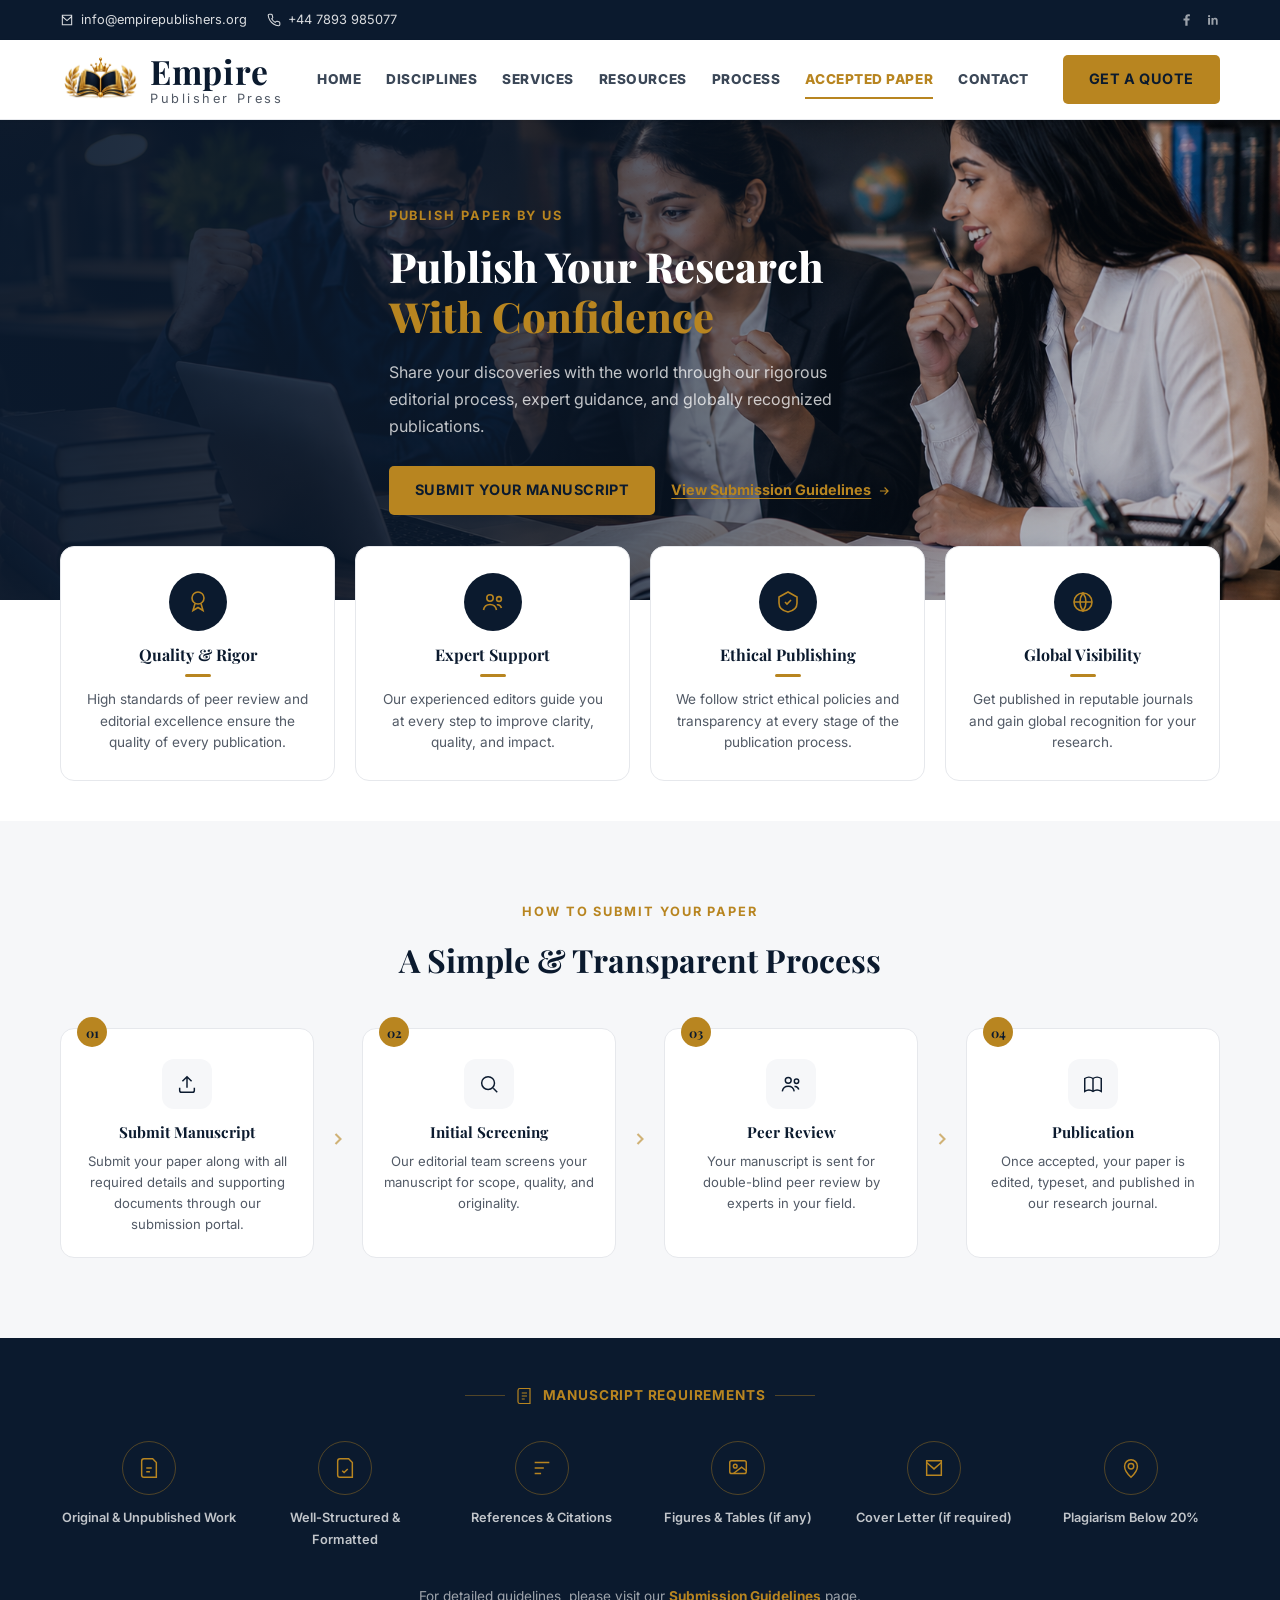
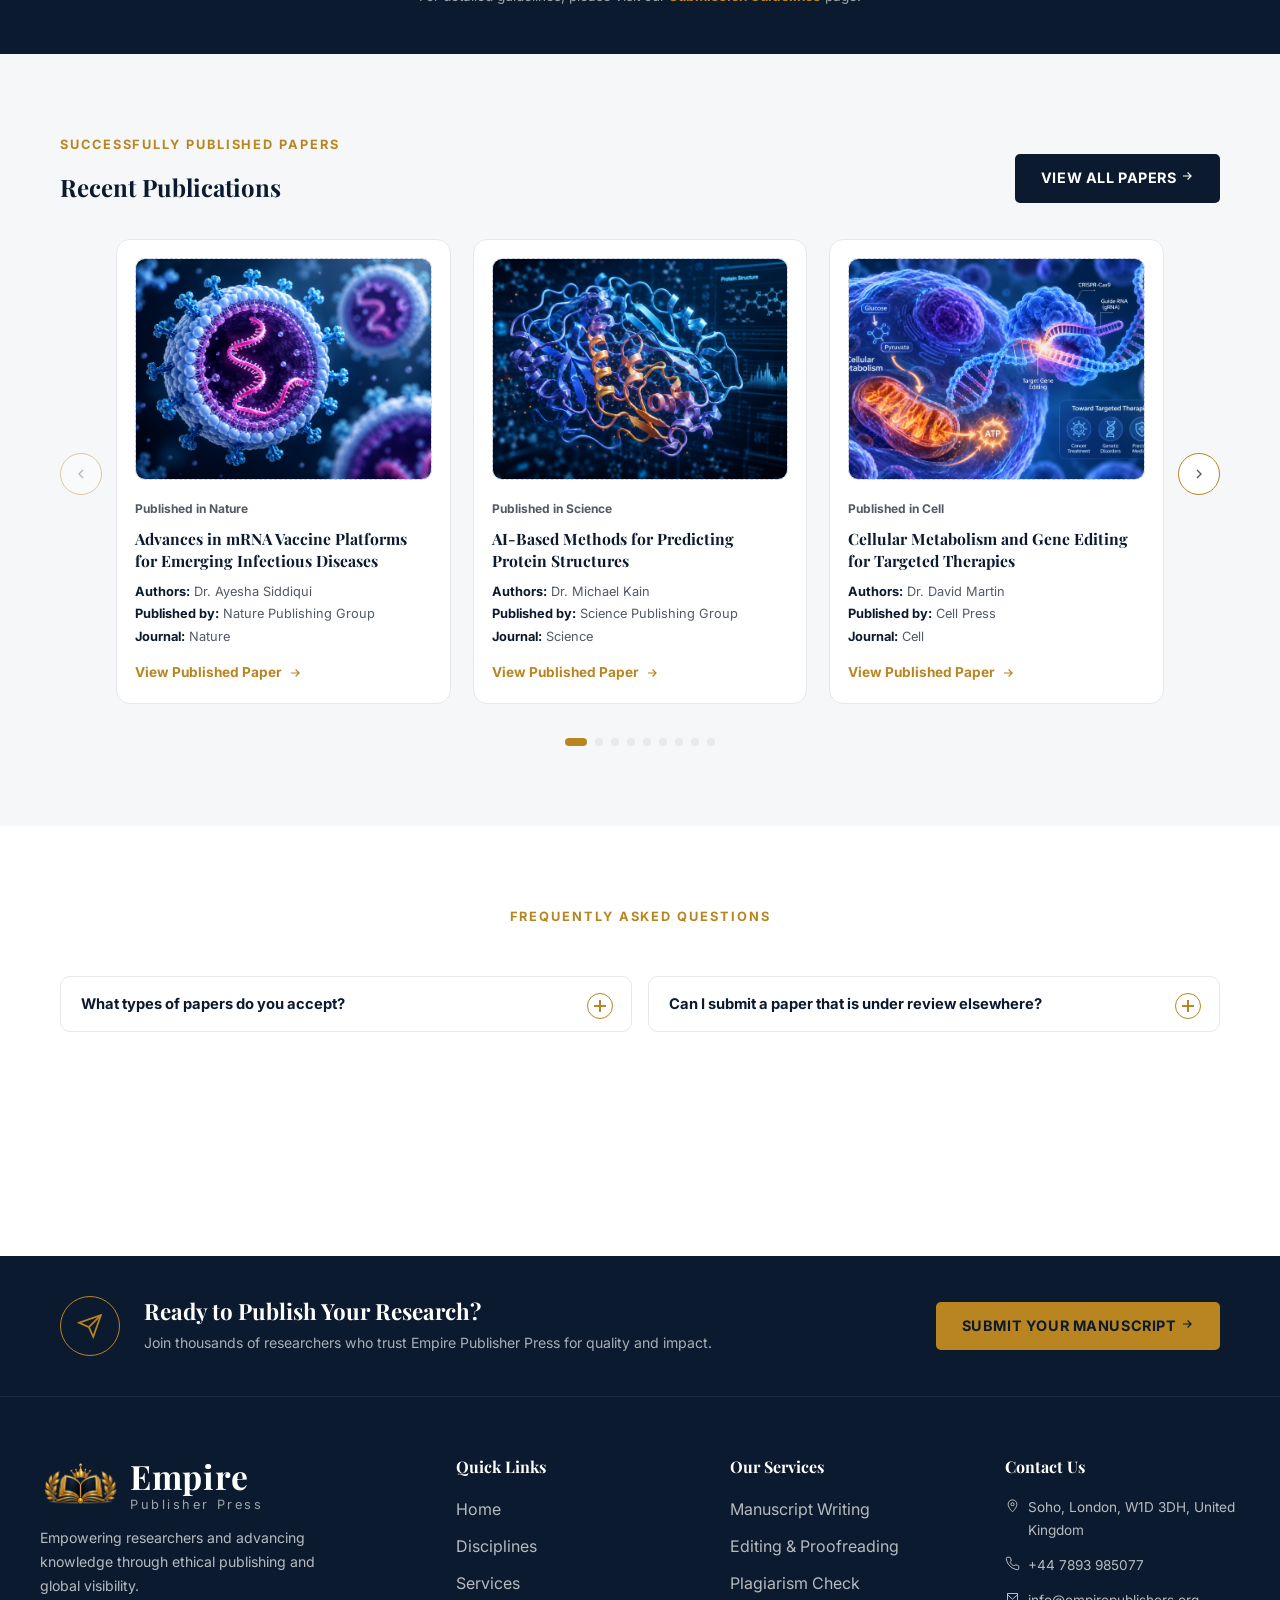
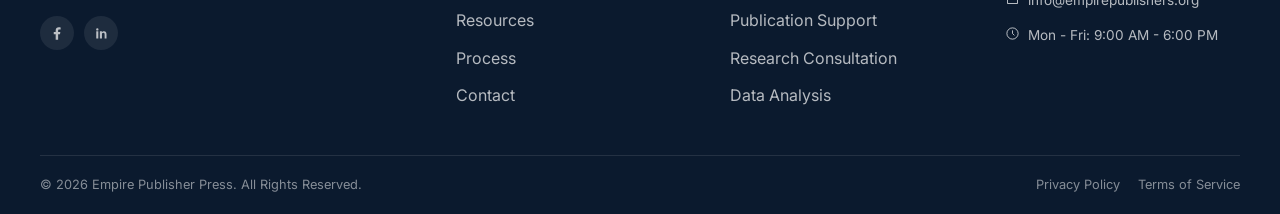
==== commit df1cc203: "Update contact address in accepted-paper.html" ====
--- a/accepted-paper.html
+++ b/accepted-paper.html
@@ -446,7 +446,7 @@
       <h5>Contact Us</h5>
       <div class="footer-contact-line">
         <svg viewBox="0 0 24 24" fill="none" stroke="currentColor" stroke-width="1.6"><path d="M12 22s7-6.4 7-12a7 7 0 1 0-14 0c0 5.6 7 12 7 12Z"/><circle cx="12" cy="10" r="2.5"/></svg>
-                2035 Lincoln Hwy, Edison, NJ 08817, United States
+                Soho, London, W1D 3DH, United Kingdom
 
       </div>
       <div class="footer-contact-line">
@@ -479,4 +479,4 @@
 
 <script src="js/app.js"></script>
 </body>
-</html>+</html>
--- a/style.css
+++ b/style.css
@@ -1,4 +1,4 @@
- /* ==========================================================================
+/* ==========================================================================
    Empire Publisher Press — style.css
    Plain custom CSS (no framework). One file for the whole site.
    ========================================================================== */
@@ -1720,4 +1720,49 @@
   font-size: 0.82rem;
   font-family: inherit;
   color: var(--body-c);
-}+}
+/* --------------------------------------------------------------------------
+   TESTIMONIALS — static 3-card grid (Services page, middle card highlighted)
+   -------------------------------------------------------------------------- */
+.testi-static-grid {
+  display: grid;
+  grid-template-columns: repeat(3, 1fr);
+  gap: 24px;
+  align-items: stretch;
+}
+.testi-static-card {
+  background: var(--white);
+  border: 1px solid var(--border-c);
+  border-radius: 12px;
+  padding: 28px 26px;
+  transition: transform 0.3s ease, box-shadow 0.3s ease;
+}
+.testi-static-card:hover { transform: translateY(-4px); box-shadow: 0 16px 30px rgba(11,26,46,0.1); }
+.testi-static-card .avatar { margin: 0 0 18px; }
+.testi-static-card p {
+  font-size: 0.9rem;
+  line-height: 1.7;
+  color: var(--body-c);
+  margin-bottom: 18px;
+}
+.testi-static-card strong {
+  display: block;
+  font-size: 0.9rem;
+  font-weight: 700;
+  color: var(--navy);
+}
+
+.testi-static-card--highlight {
+  background: var(--navy);
+  border-color: var(--navy);
+  transform: translateY(-10px);
+}
+.testi-static-card--highlight p { color: rgba(255,255,255,0.85); }
+.testi-static-card--highlight strong { color: var(--white); }
+.testi-static-card--highlight:hover { transform: translateY(-14px); box-shadow: 0 20px 36px rgba(11,26,46,0.28); }
+
+@media (max-width: 900px) {
+  .testi-static-grid { grid-template-columns: 1fr; }
+  .testi-static-card--highlight { transform: none; }
+  .testi-static-card--highlight:hover { transform: translateY(-4px); }
+}
